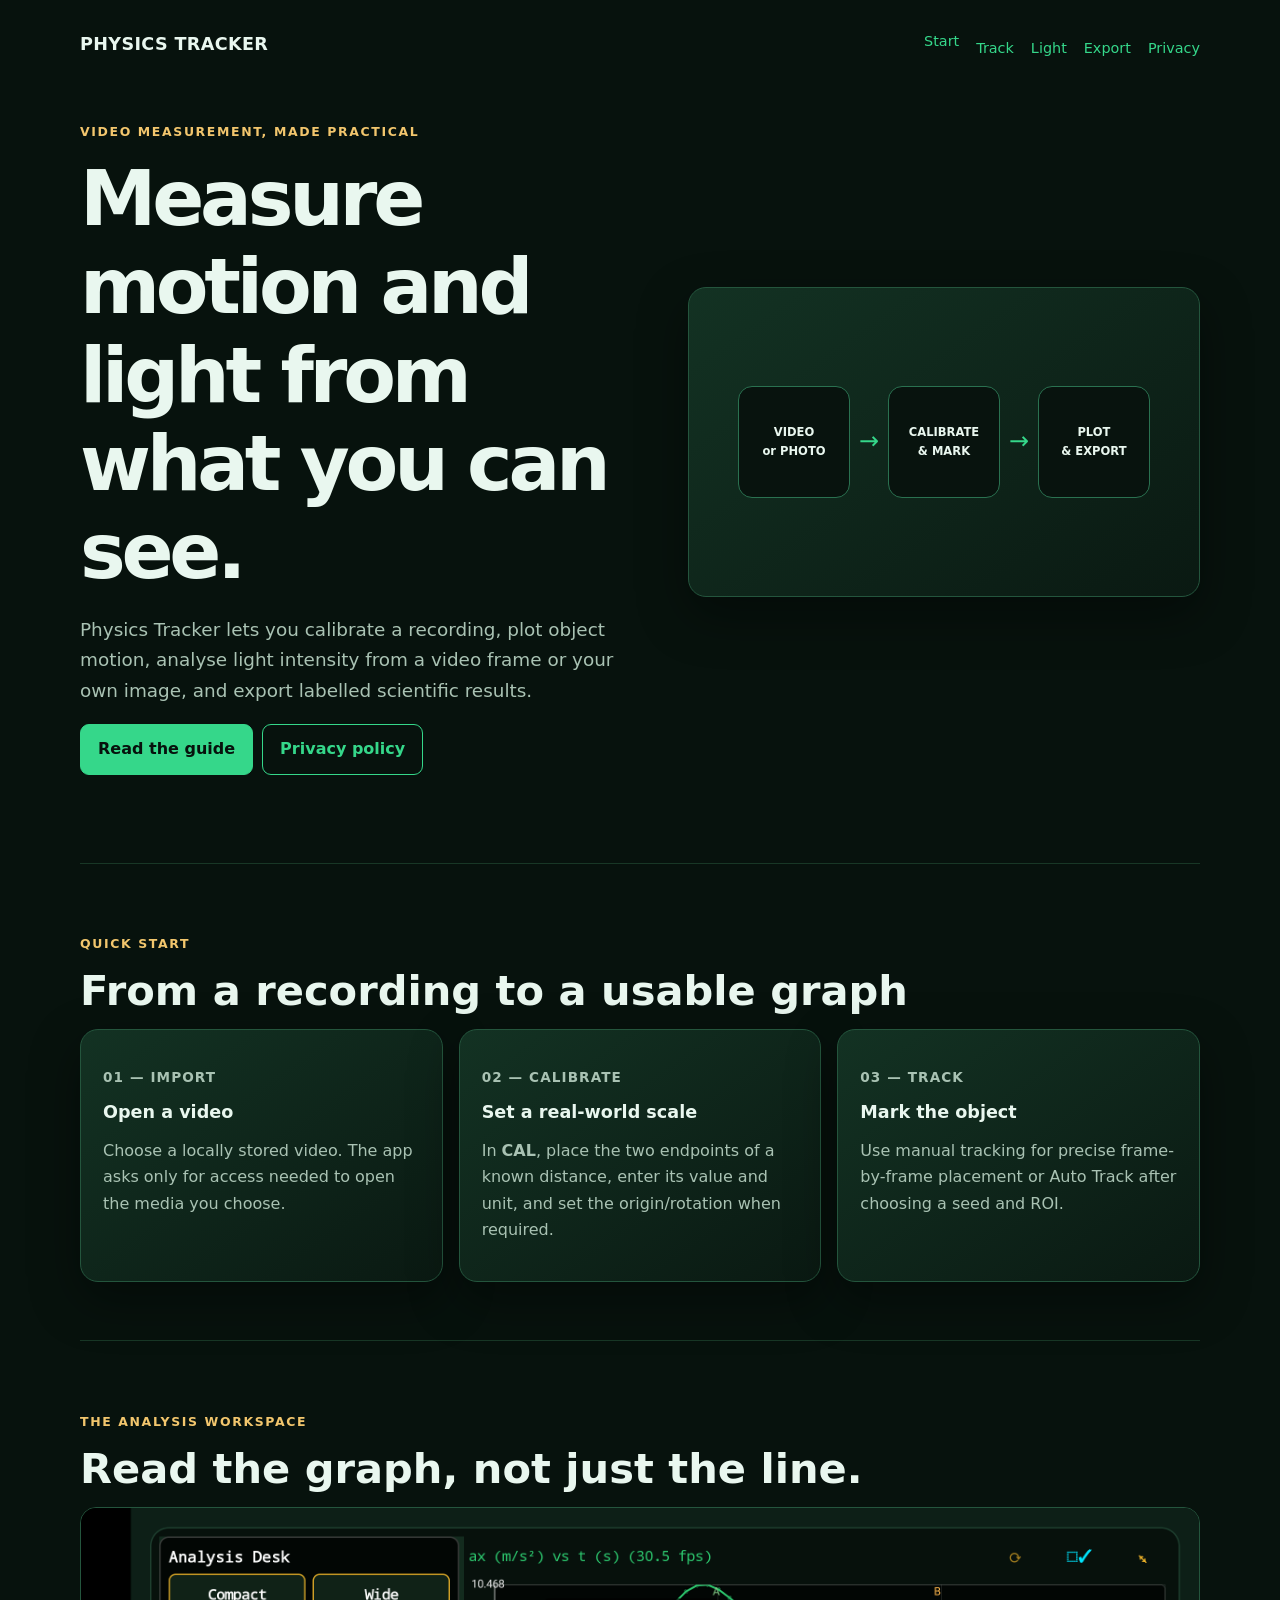
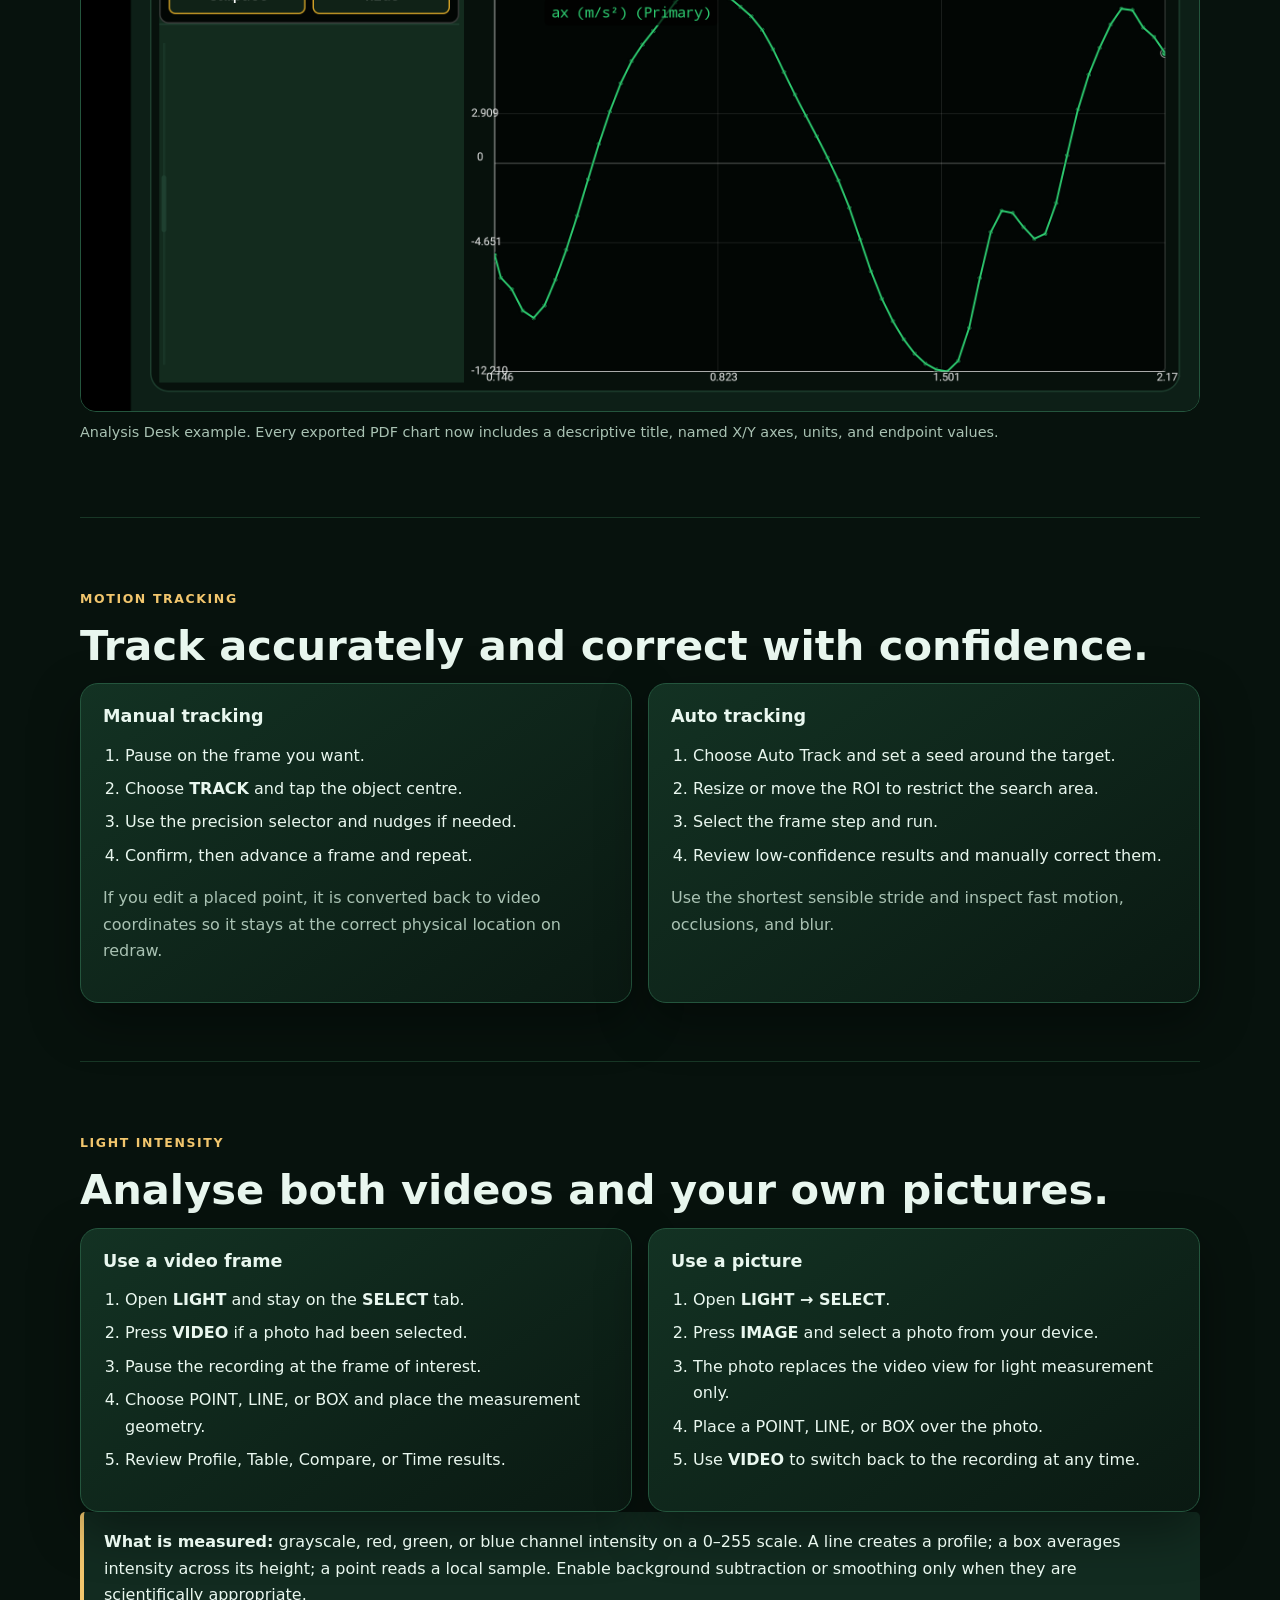
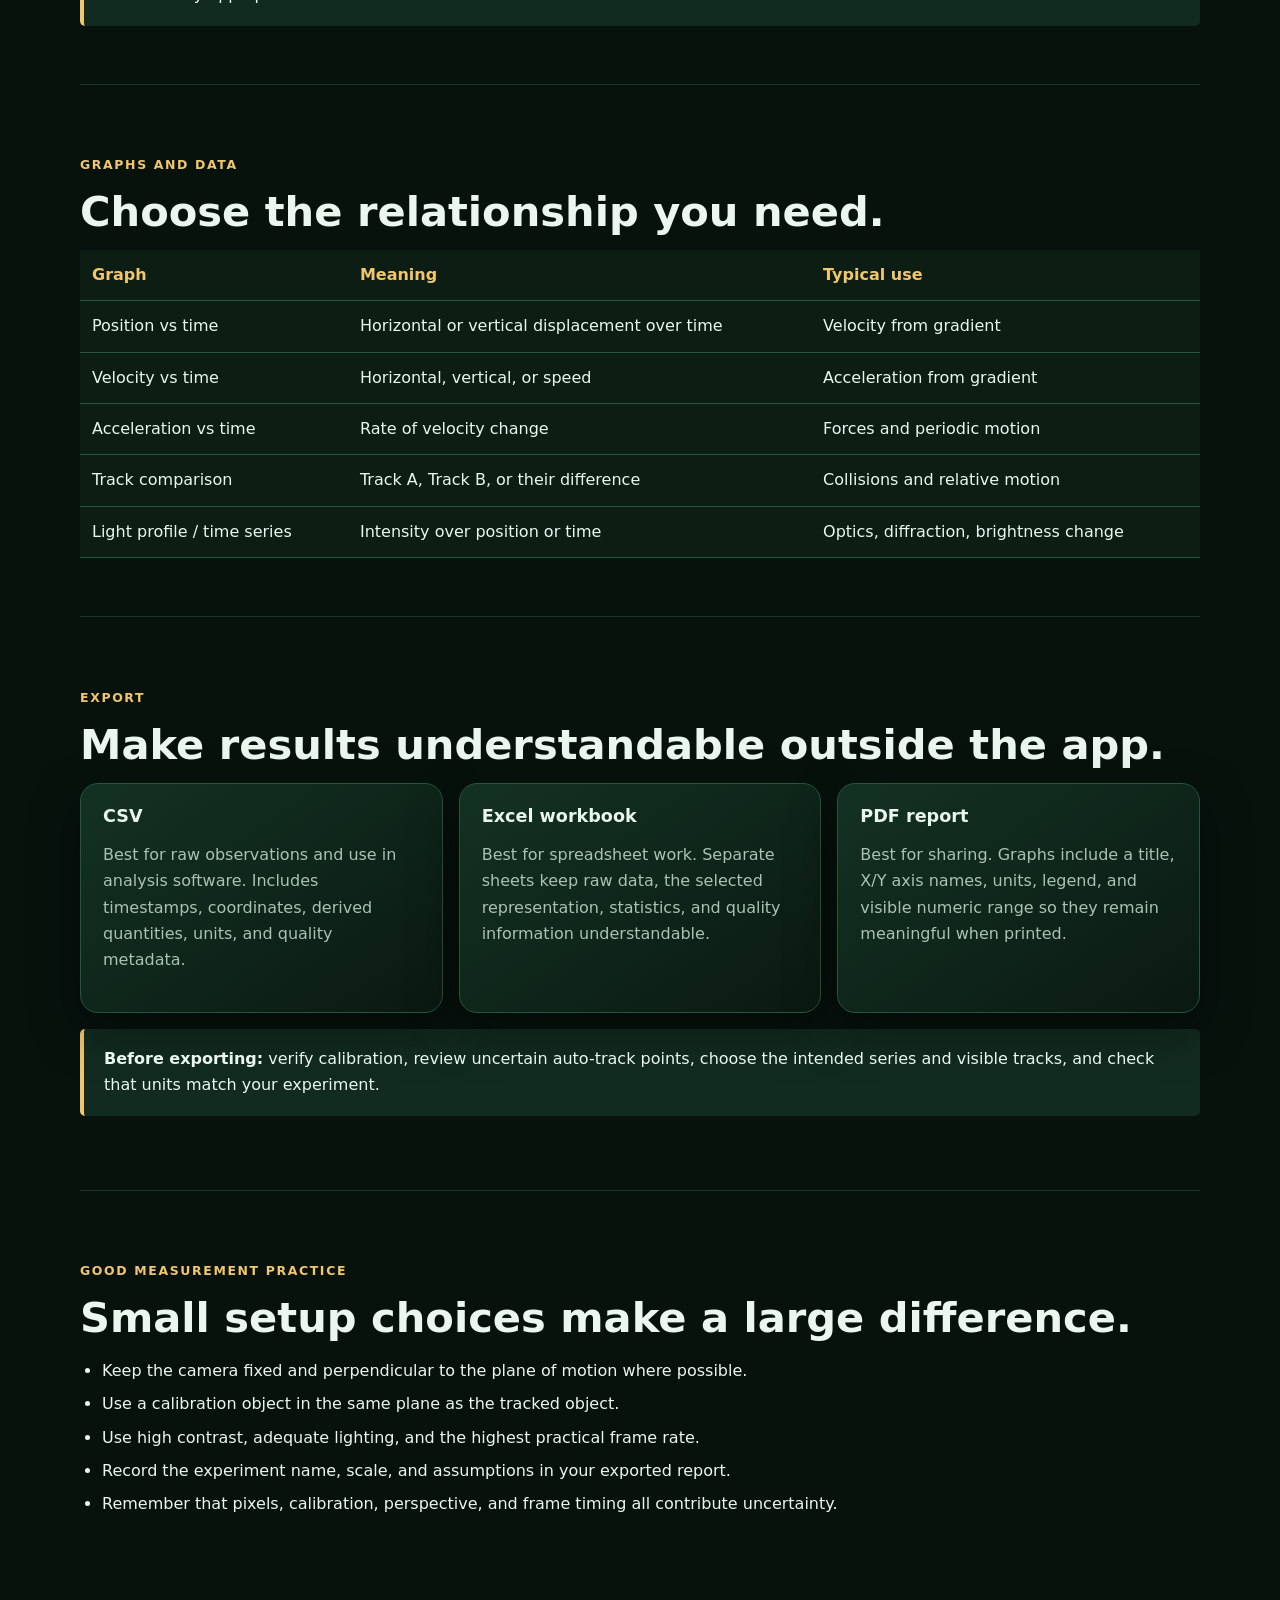
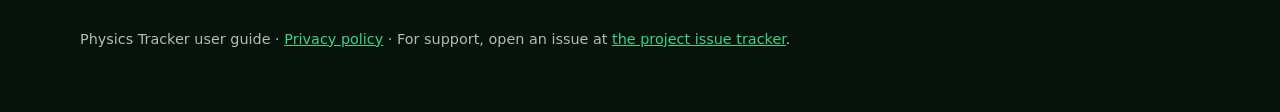
==== docs/index.html @ 06c78567 "Add labelled export charts and publishing site" ====
<!doctype html>
<html lang="en"><head><meta charset="utf-8"><meta name="viewport" content="width=device-width,initial-scale=1"><meta name="description" content="Physics Tracker turns video and photos into calibrated motion and light-intensity measurements."><title>Physics Tracker — User Guide</title><link rel="stylesheet" href="styles.css"></head>
<body><header><nav><a class="brand" href="index.html">PHYSICS TRACKER</a><ul><li><a href="#start">Start</a></li><li><a href="#track">Track</a></li><li><a href="#light">Light</a></li><li><a href="#export">Export</a></li><li><a href="privacy-policy.html">Privacy</a></li></ul></nav>
<div class="hero"><div><p class="eyebrow">Video measurement, made practical</p><h1>Measure motion and light from what you can see.</h1><p class="lede">Physics Tracker lets you calibrate a recording, plot object motion, analyse light intensity from a video frame or your own image, and export labelled scientific results.</p><a class="button" href="#start">Read the guide</a><a class="button ghost" href="privacy-policy.html">Privacy policy</a></div><div class="hero-visual"><div class="workflow"><div class="step-icon">VIDEO<br>or PHOTO</div><div class="arrow">→</div><div class="step-icon">CALIBRATE<br>&amp; MARK</div><div class="arrow">→</div><div class="step-icon">PLOT<br>&amp; EXPORT</div></div></div></div></header>
<main><section id="start"><p class="eyebrow">Quick start</p><h2>From a recording to a usable graph</h2><div class="grid"><article class="card"><p class="number">01 — IMPORT</p><h3>Open a video</h3><p>Choose a locally stored video. The app asks only for access needed to open the media you choose.</p></article><article class="card"><p class="number">02 — CALIBRATE</p><h3>Set a real-world scale</h3><p>In <strong>CAL</strong>, place the two endpoints of a known distance, enter its value and unit, and set the origin/rotation when required.</p></article><article class="card"><p class="number">03 — TRACK</p><h3>Mark the object</h3><p>Use manual tracking for precise frame-by-frame placement or Auto Track after choosing a seed and ROI.</p></article></div></section>
<section><p class="eyebrow">The analysis workspace</p><h2>Read the graph, not just the line.</h2><img class="screenshot" src="assets/analysis-desk.png" alt="Physics Tracker Analysis Desk showing acceleration against time"><p class="caption">Analysis Desk example. Every exported PDF chart now includes a descriptive title, named X/Y axes, units, and endpoint values.</p></section>
<section id="track"><p class="eyebrow">Motion tracking</p><h2>Track accurately and correct with confidence.</h2><div class="grid two"><article class="card"><h3>Manual tracking</h3><ol><li>Pause on the frame you want.</li><li>Choose <strong>TRACK</strong> and tap the object centre.</li><li>Use the precision selector and nudges if needed.</li><li>Confirm, then advance a frame and repeat.</li></ol><p class="muted">If you edit a placed point, it is converted back to video coordinates so it stays at the correct physical location on redraw.</p></article><article class="card"><h3>Auto tracking</h3><ol><li>Choose Auto Track and set a seed around the target.</li><li>Resize or move the ROI to restrict the search area.</li><li>Select the frame step and run.</li><li>Review low-confidence results and manually correct them.</li></ol><p class="muted">Use the shortest sensible stride and inspect fast motion, occlusions, and blur.</p></article></div></section>
<section id="light"><p class="eyebrow">Light intensity</p><h2>Analyse both videos and your own pictures.</h2><div class="grid two"><article class="card"><h3>Use a video frame</h3><ol><li>Open <strong>LIGHT</strong> and stay on the <strong>SELECT</strong> tab.</li><li>Press <strong>VIDEO</strong> if a photo had been selected.</li><li>Pause the recording at the frame of interest.</li><li>Choose POINT, LINE, or BOX and place the measurement geometry.</li><li>Review Profile, Table, Compare, or Time results.</li></ol></article><article class="card"><h3>Use a picture</h3><ol><li>Open <strong>LIGHT → SELECT</strong>.</li><li>Press <strong>IMAGE</strong> and select a photo from your device.</li><li>The photo replaces the video view for light measurement only.</li><li>Place a POINT, LINE, or BOX over the photo.</li><li>Use <strong>VIDEO</strong> to switch back to the recording at any time.</li></ol></article></div><div class="note"><strong>What is measured:</strong> grayscale, red, green, or blue channel intensity on a 0–255 scale. A line creates a profile; a box averages intensity across its height; a point reads a local sample. Enable background subtraction or smoothing only when they are scientifically appropriate.</div></section>
<section><p class="eyebrow">Graphs and data</p><h2>Choose the relationship you need.</h2><table><thead><tr><th>Graph</th><th>Meaning</th><th>Typical use</th></tr></thead><tbody><tr><td>Position vs time</td><td>Horizontal or vertical displacement over time</td><td>Velocity from gradient</td></tr><tr><td>Velocity vs time</td><td>Horizontal, vertical, or speed</td><td>Acceleration from gradient</td></tr><tr><td>Acceleration vs time</td><td>Rate of velocity change</td><td>Forces and periodic motion</td></tr><tr><td>Track comparison</td><td>Track A, Track B, or their difference</td><td>Collisions and relative motion</td></tr><tr><td>Light profile / time series</td><td>Intensity over position or time</td><td>Optics, diffraction, brightness change</td></tr></tbody></table></section>
<section id="export"><p class="eyebrow">Export</p><h2>Make results understandable outside the app.</h2><div class="grid"><article class="card"><h3>CSV</h3><p>Best for raw observations and use in analysis software. Includes timestamps, coordinates, derived quantities, units, and quality metadata.</p></article><article class="card"><h3>Excel workbook</h3><p>Best for spreadsheet work. Separate sheets keep raw data, the selected representation, statistics, and quality information understandable.</p></article><article class="card"><h3>PDF report</h3><p>Best for sharing. Graphs include a title, X/Y axis names, units, legend, and visible numeric range so they remain meaningful when printed.</p></article></div><p class="note"><strong>Before exporting:</strong> verify calibration, review uncertain auto-track points, choose the intended series and visible tracks, and check that units match your experiment.</p></section>
<section><p class="eyebrow">Good measurement practice</p><h2>Small setup choices make a large difference.</h2><ul><li>Keep the camera fixed and perpendicular to the plane of motion where possible.</li><li>Use a calibration object in the same plane as the tracked object.</li><li>Use high contrast, adequate lighting, and the highest practical frame rate.</li><li>Record the experiment name, scale, and assumptions in your exported report.</li><li>Remember that pixels, calibration, perspective, and frame timing all contribute uncertainty.</li></ul></section></main>
<footer>Physics Tracker user guide · <a href="privacy-policy.html">Privacy policy</a> · For support, open an issue at <a href="https://github.com/ishwrknt/physics_tracker_standalone/issues">the project issue tracker</a>.</footer></body></html>
---- docs/styles.css ----
:root { --ink:#e9f7ef; --muted:#a9c2b3; --bg:#07120d; --surface:#10231a; --line:#24553d; --teal:#35d78a; --gold:#f2c66d; --cyan:#58d5f7; }
* { box-sizing:border-box; }
html { scroll-behavior:smooth; }
body { margin:0; color:var(--ink); background:var(--bg); font:16px/1.65 Inter, ui-sans-serif, system-ui, sans-serif; }
a { color:var(--teal); } a:hover { color:#8ef0bb; }
header, main, footer { width:min(1120px, calc(100% - 40px)); margin:auto; }
header { padding:28px 0 54px; }
nav { display:flex; justify-content:space-between; gap:18px; align-items:center; flex-wrap:wrap; }
.brand { color:var(--ink); font-size:1.1rem; font-weight:800; text-decoration:none; letter-spacing:.02em; }
nav ul { margin:0; padding:0; display:flex; gap:17px; list-style:none; }
nav a { text-decoration:none; font-size:.9rem; }
.hero { display:grid; grid-template-columns:1.05fr .95fr; gap:42px; align-items:center; padding:48px 0 34px; }
.eyebrow { color:var(--gold); text-transform:uppercase; font-size:.78rem; font-weight:800; letter-spacing:.13em; }
h1,h2,h3 { line-height:1.15; margin:0 0 14px; } h1 { font-size:clamp(2.5rem,6vw,5rem); letter-spacing:-.055em; } h2 { font-size:clamp(1.65rem,3.3vw,2.6rem); } h3 { font-size:1.1rem; }
.lede { color:var(--muted); font-size:1.15rem; max-width:61ch; }
.button { display:inline-block; padding:11px 17px; border:1px solid var(--teal); border-radius:9px; color:#07120d; background:var(--teal); font-weight:800; text-decoration:none; }
.button.ghost { color:var(--teal); background:transparent; margin-left:9px; }
.hero-visual,.card { background:linear-gradient(145deg,#133223,#0a1912); border:1px solid var(--line); border-radius:18px; box-shadow:0 18px 50px #0006; }
.hero-visual { padding:22px; min-height:310px; display:grid; place-items:center; }
.workflow { width:100%; display:flex; align-items:center; justify-content:center; gap:9px; color:var(--gold); }
.step-icon { width:24%; min-width:62px; aspect-ratio:1; padding:10px; display:grid; place-items:center; text-align:center; color:var(--ink); background:#08130e; border:1px solid #2a7150; border-radius:14px; font-size:.72rem; font-weight:700; }
.arrow { color:var(--teal); font-size:1.5rem; }
section { padding:58px 0; border-top:1px solid #183726; }
.grid { display:grid; grid-template-columns:repeat(3,1fr); gap:16px; } .two { grid-template-columns:repeat(2,1fr); }
.card { padding:22px; } .card p,.muted { color:var(--muted); }
.number { color:var(--gold); font-weight:800; font-size:.85rem; letter-spacing:.08em; }
.screenshot { width:100%; border:1px solid var(--line); border-radius:16px; background:#021009; display:block; }
.caption { color:var(--muted); font-size:.9rem; margin-top:9px; }
.note { padding:17px 20px; background:#122b20; border-left:4px solid var(--gold); border-radius:5px; }
ol,ul { padding-left:22px; } li+li { margin-top:7px; }
table { width:100%; border-collapse:collapse; background:#0c1d14; } th,td { padding:12px; text-align:left; border-bottom:1px solid var(--line); vertical-align:top; } th { color:var(--gold); }
footer { color:var(--muted); padding:36px 0 60px; font-size:.9rem; }
.legal { max-width:850px; } .legal h2 { margin-top:40px; font-size:1.6rem; } .legal h3 { margin-top:24px; }
@media (max-width:760px) { .hero,.grid,.two { grid-template-columns:1fr; } header,main,footer { width:min(100% - 28px,1120px); } .hero { padding-top:24px; } nav ul { gap:10px; } .hero-visual { min-height:220px; } }
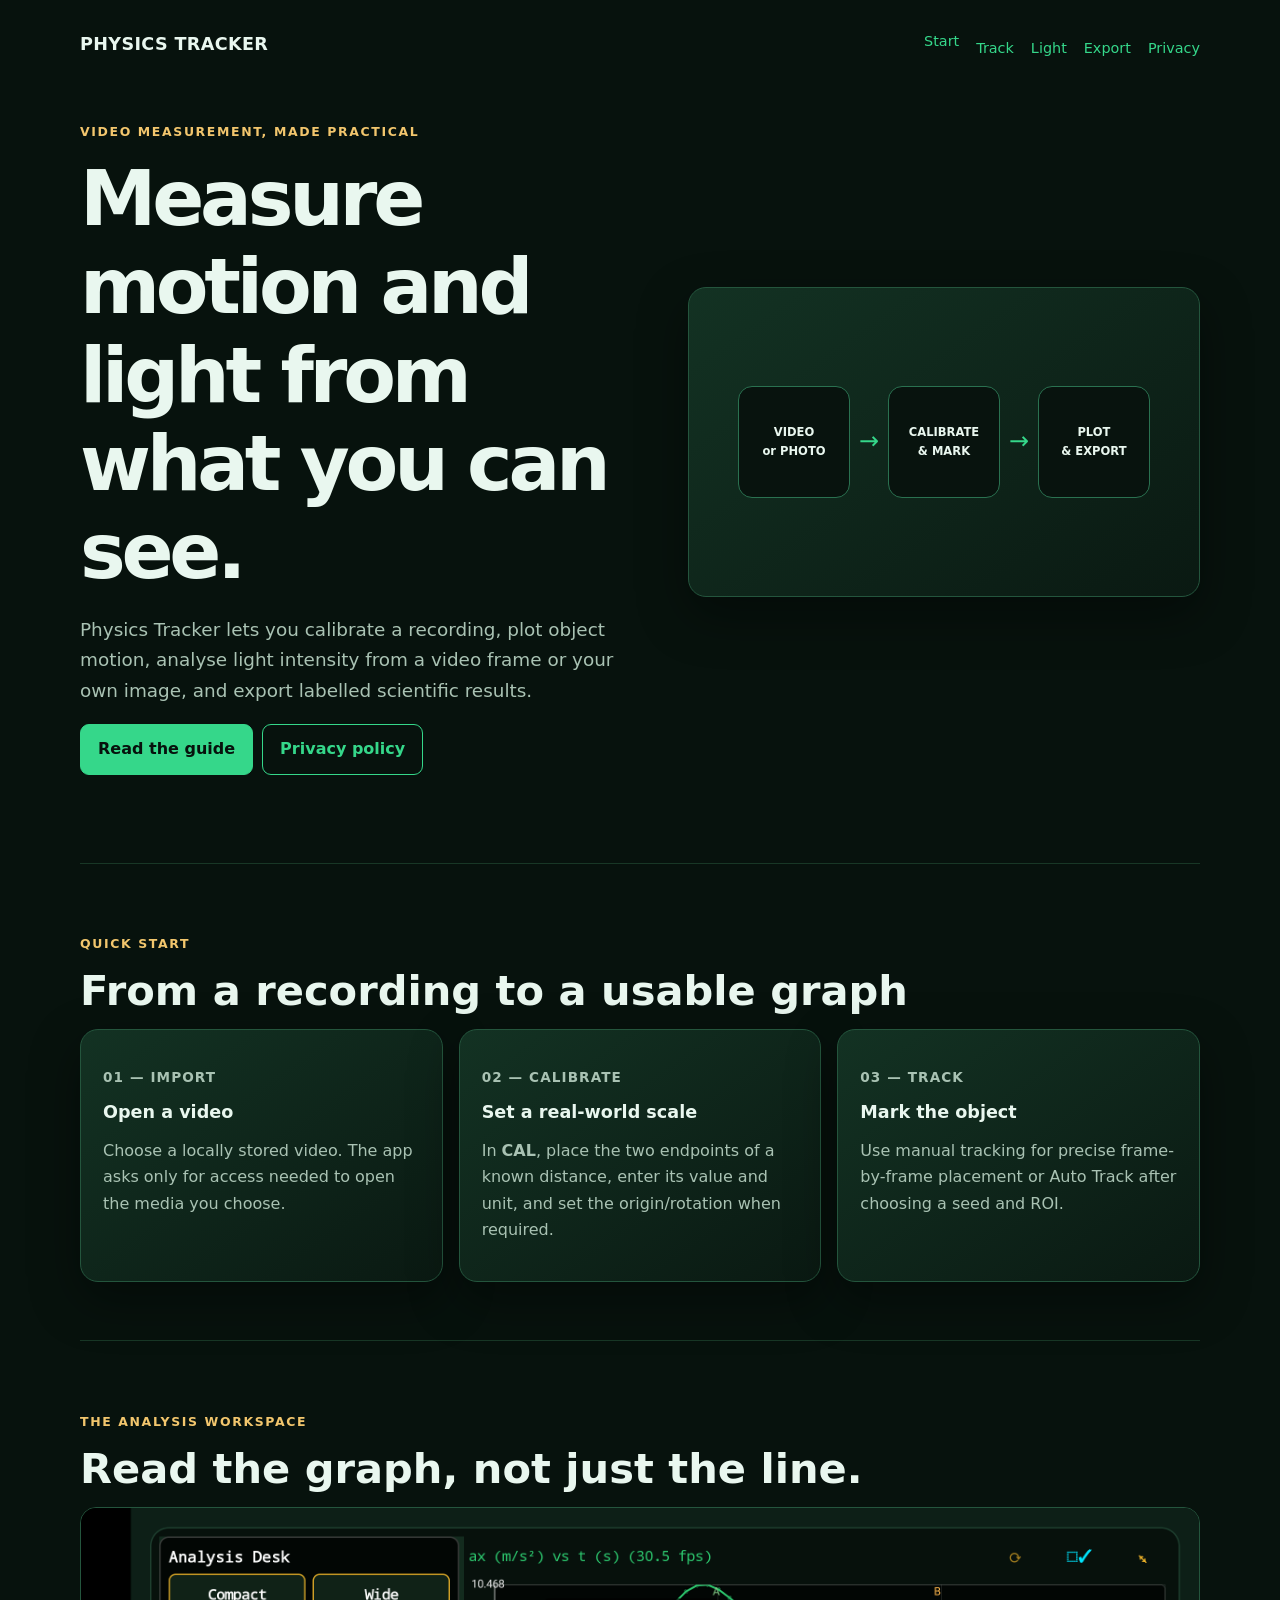
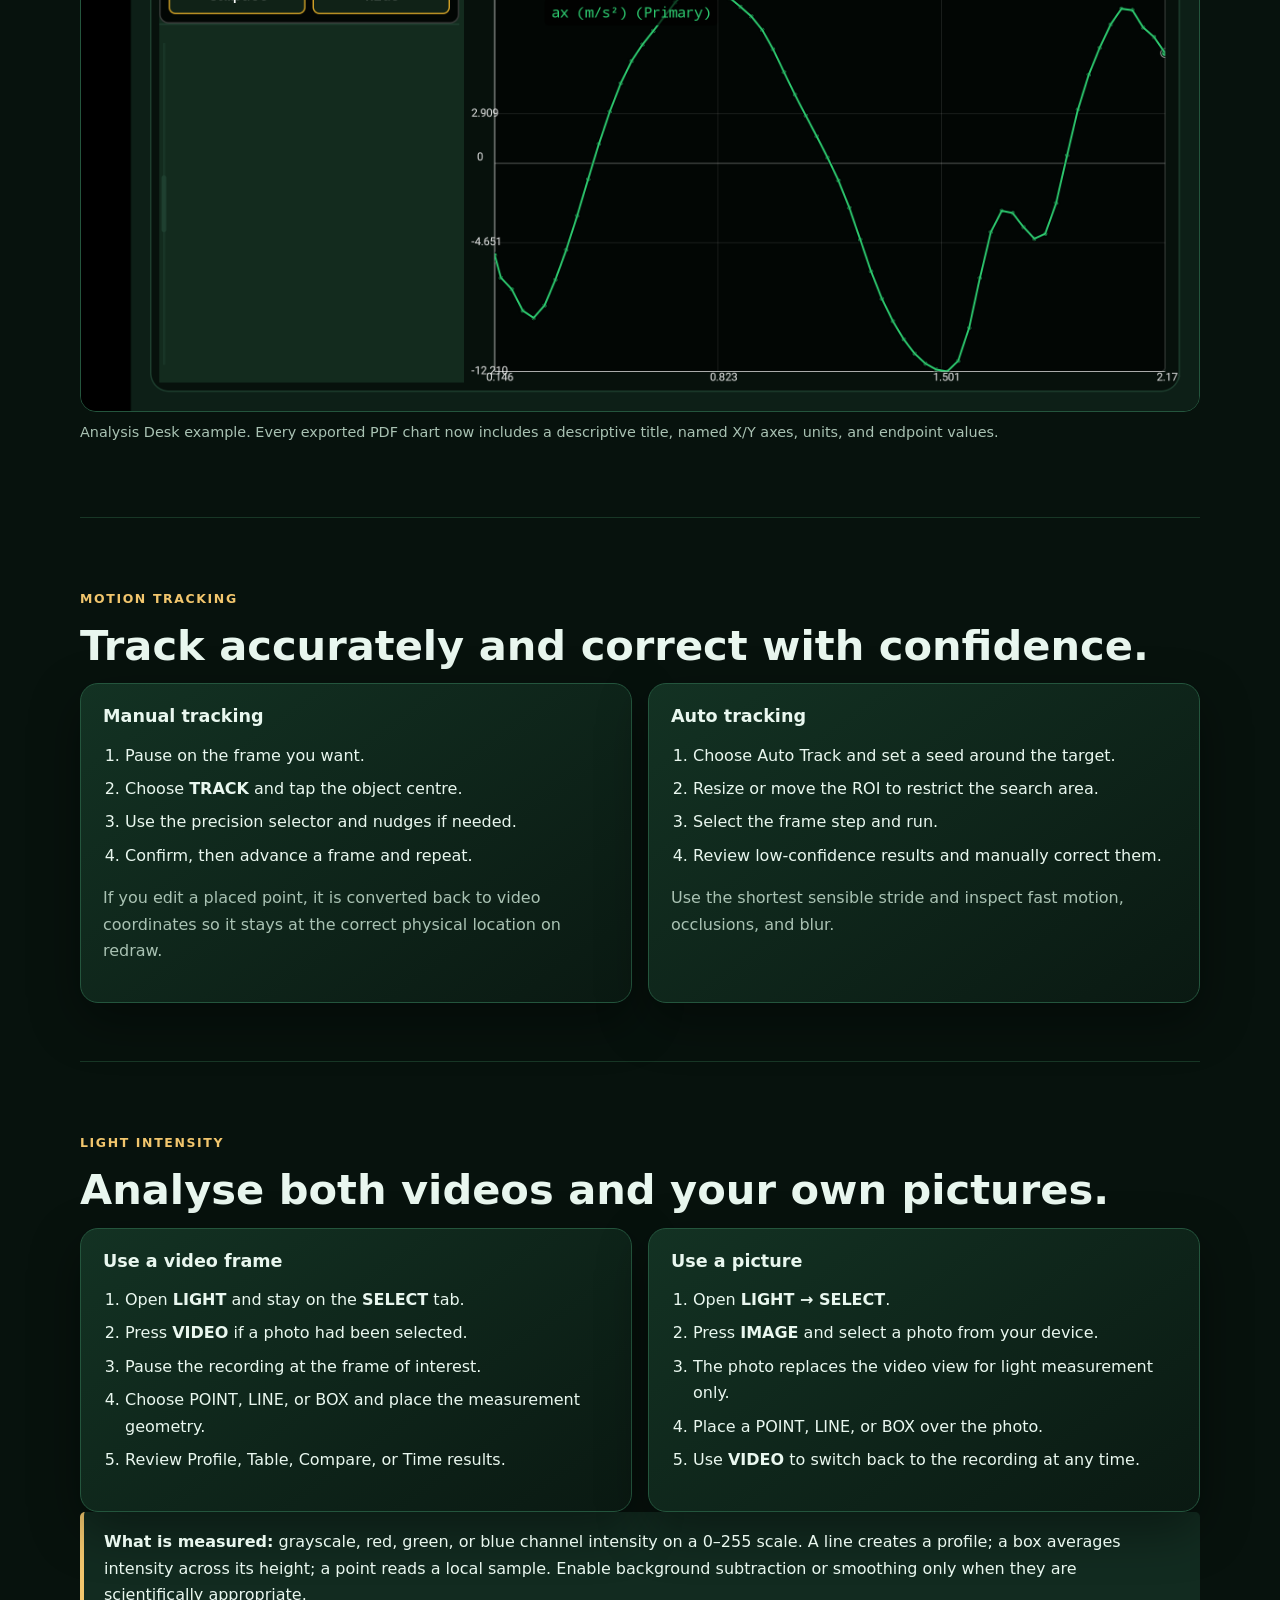
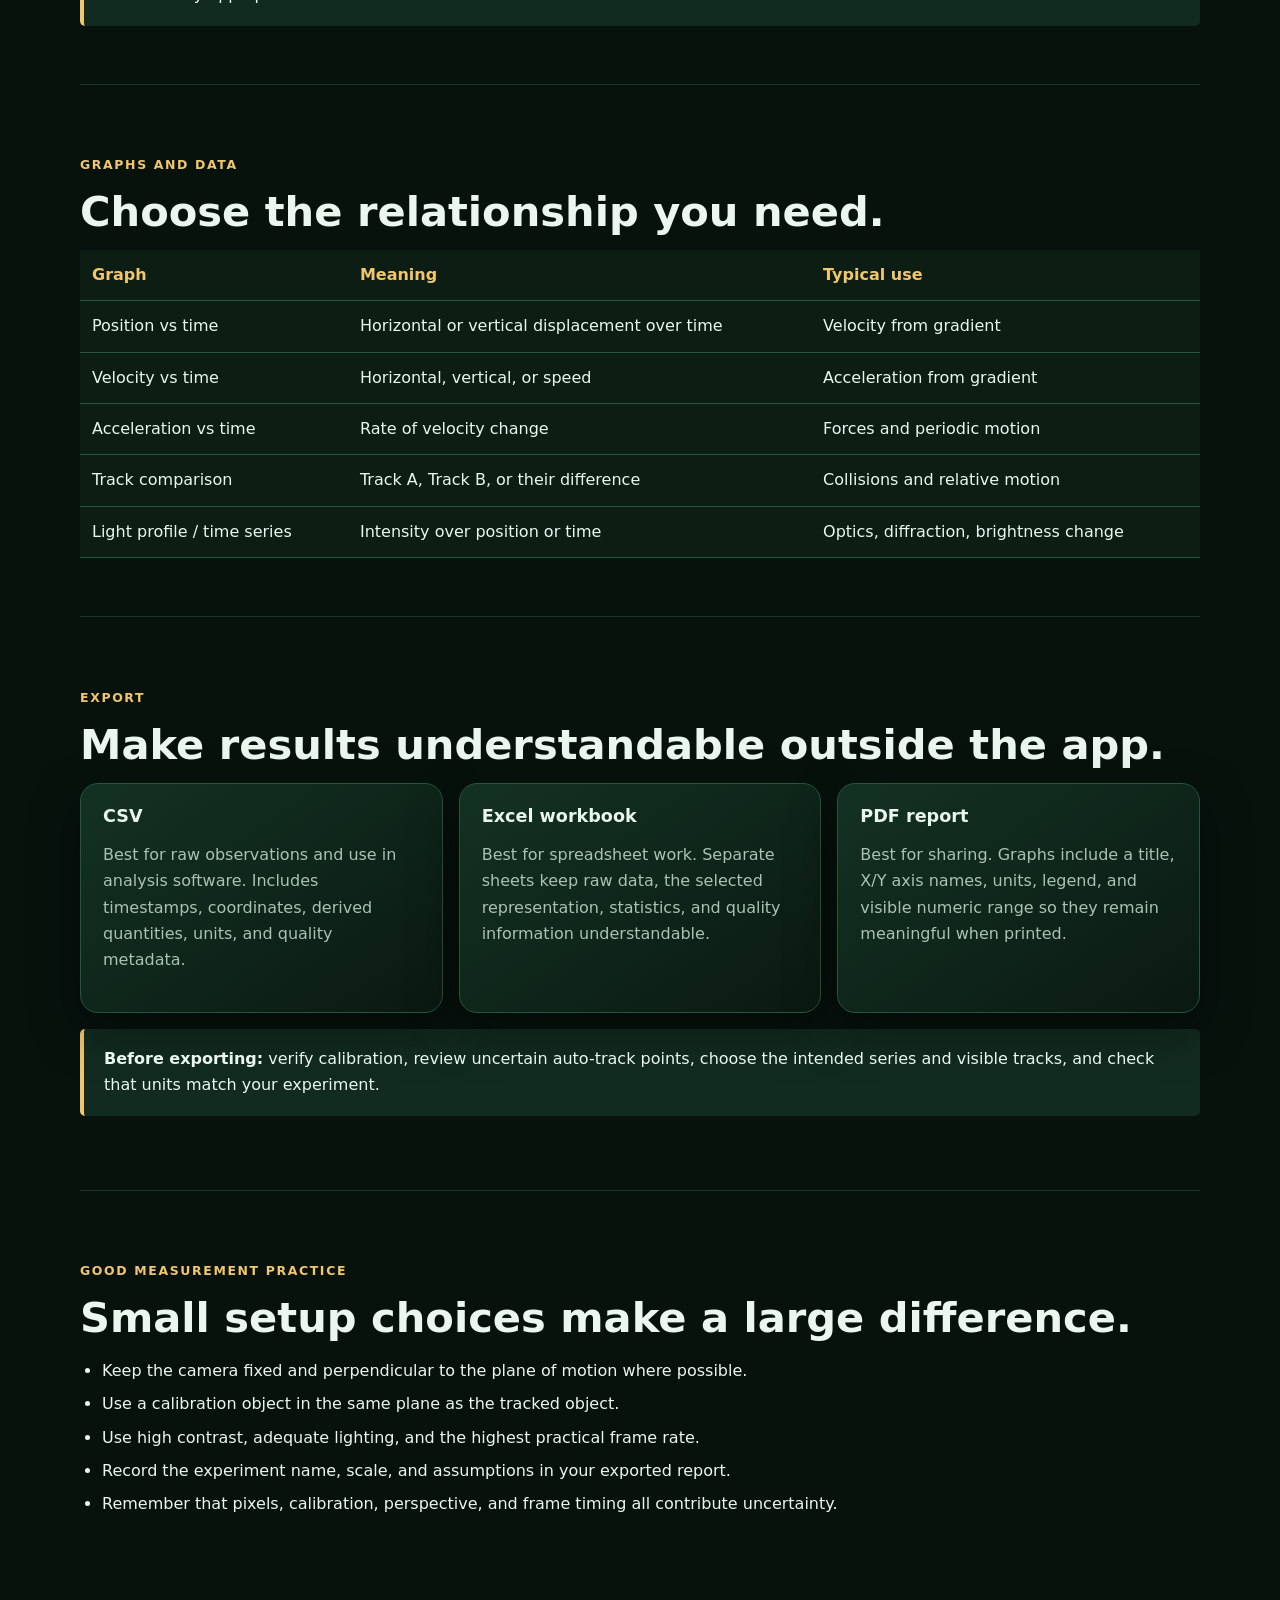
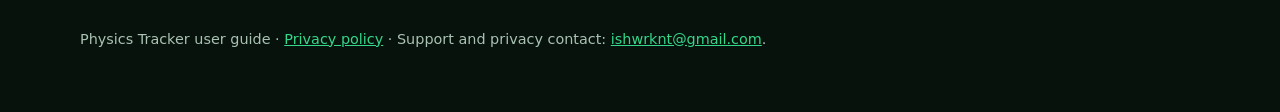
==== commit 000eb156: "Add Play Store release pack and support contact" ====
--- a/docs/index.html
+++ b/docs/index.html
@@ -9,4 +9,4 @@
 <section><p class="eyebrow">Graphs and data</p><h2>Choose the relationship you need.</h2><table><thead><tr><th>Graph</th><th>Meaning</th><th>Typical use</th></tr></thead><tbody><tr><td>Position vs time</td><td>Horizontal or vertical displacement over time</td><td>Velocity from gradient</td></tr><tr><td>Velocity vs time</td><td>Horizontal, vertical, or speed</td><td>Acceleration from gradient</td></tr><tr><td>Acceleration vs time</td><td>Rate of velocity change</td><td>Forces and periodic motion</td></tr><tr><td>Track comparison</td><td>Track A, Track B, or their difference</td><td>Collisions and relative motion</td></tr><tr><td>Light profile / time series</td><td>Intensity over position or time</td><td>Optics, diffraction, brightness change</td></tr></tbody></table></section>
 <section id="export"><p class="eyebrow">Export</p><h2>Make results understandable outside the app.</h2><div class="grid"><article class="card"><h3>CSV</h3><p>Best for raw observations and use in analysis software. Includes timestamps, coordinates, derived quantities, units, and quality metadata.</p></article><article class="card"><h3>Excel workbook</h3><p>Best for spreadsheet work. Separate sheets keep raw data, the selected representation, statistics, and quality information understandable.</p></article><article class="card"><h3>PDF report</h3><p>Best for sharing. Graphs include a title, X/Y axis names, units, legend, and visible numeric range so they remain meaningful when printed.</p></article></div><p class="note"><strong>Before exporting:</strong> verify calibration, review uncertain auto-track points, choose the intended series and visible tracks, and check that units match your experiment.</p></section>
 <section><p class="eyebrow">Good measurement practice</p><h2>Small setup choices make a large difference.</h2><ul><li>Keep the camera fixed and perpendicular to the plane of motion where possible.</li><li>Use a calibration object in the same plane as the tracked object.</li><li>Use high contrast, adequate lighting, and the highest practical frame rate.</li><li>Record the experiment name, scale, and assumptions in your exported report.</li><li>Remember that pixels, calibration, perspective, and frame timing all contribute uncertainty.</li></ul></section></main>
-<footer>Physics Tracker user guide · <a href="privacy-policy.html">Privacy policy</a> · For support, open an issue at <a href="https://github.com/ishwrknt/physics_tracker_standalone/issues">the project issue tracker</a>.</footer></body></html>
+<footer>Physics Tracker user guide · <a href="privacy-policy.html">Privacy policy</a> · Support and privacy contact: <a href="mailto:ishwrknt@gmail.com">ishwrknt@gmail.com</a>.</footer></body></html>
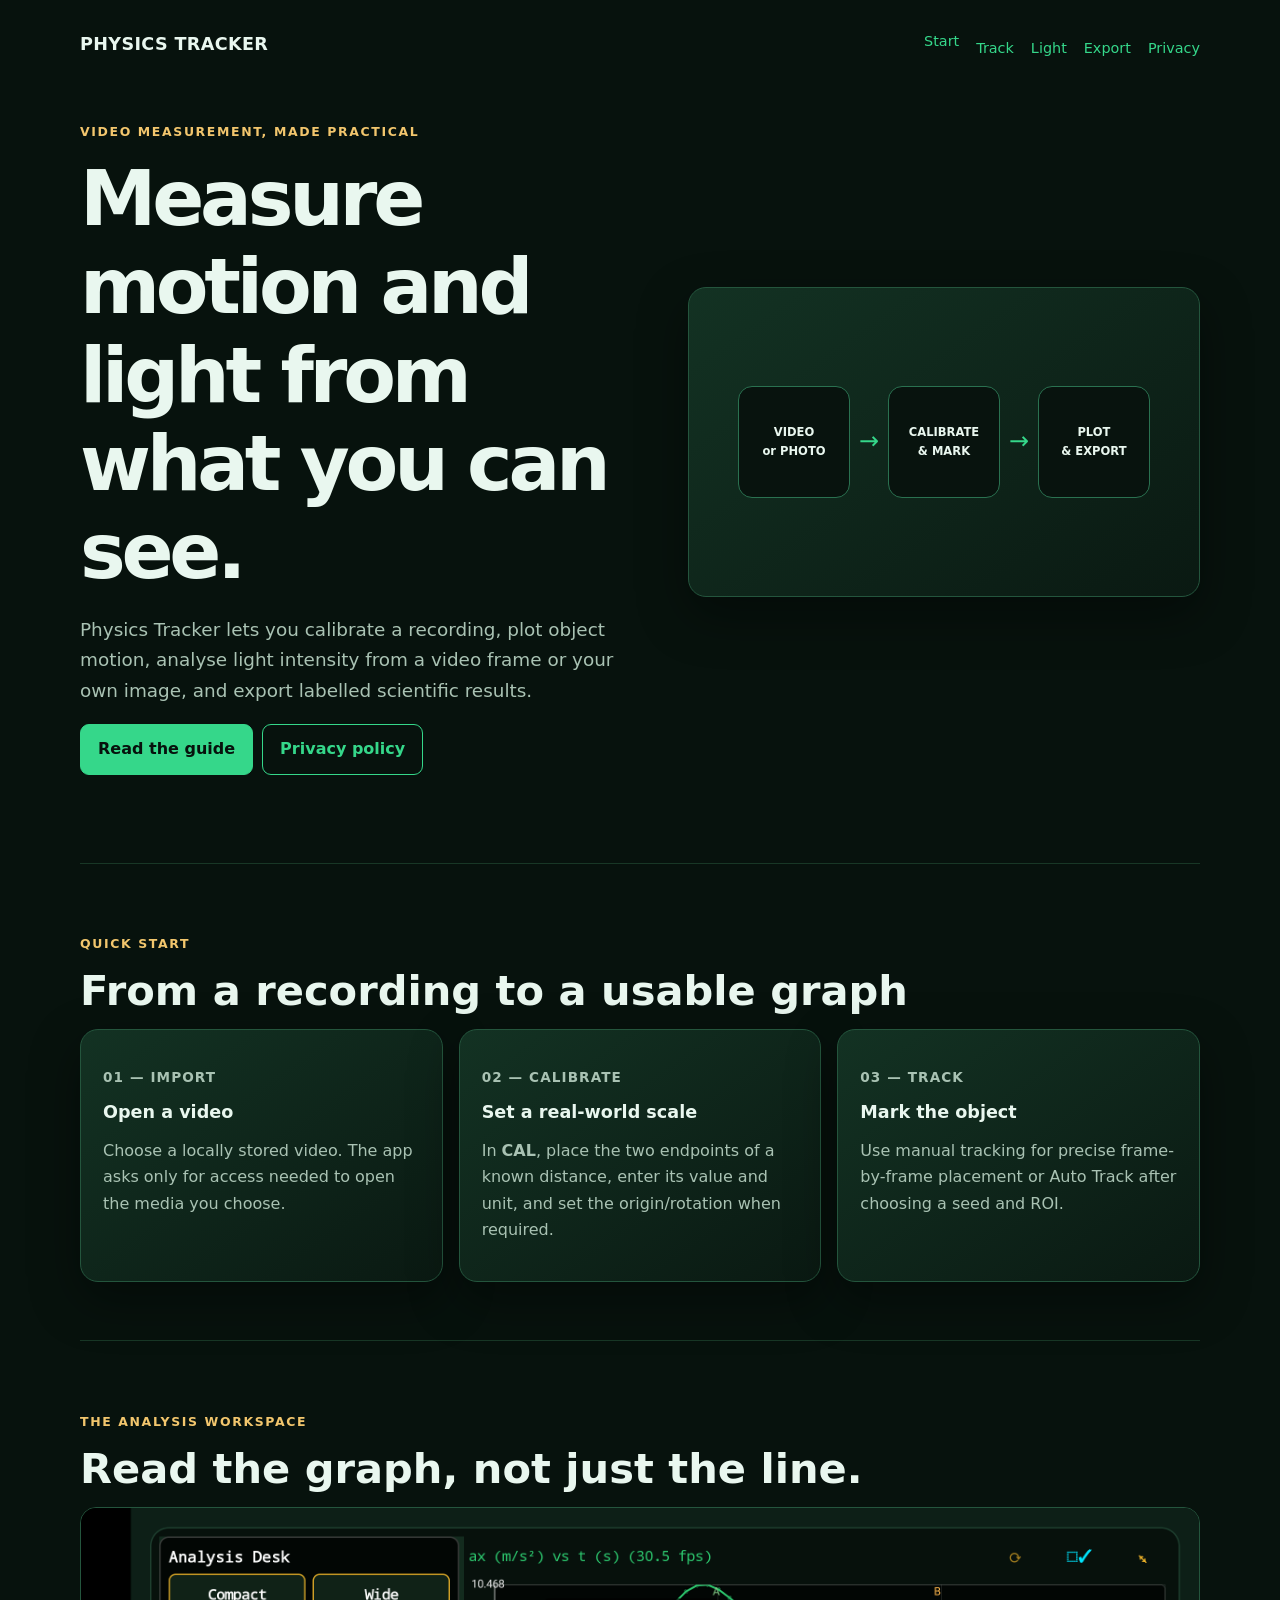
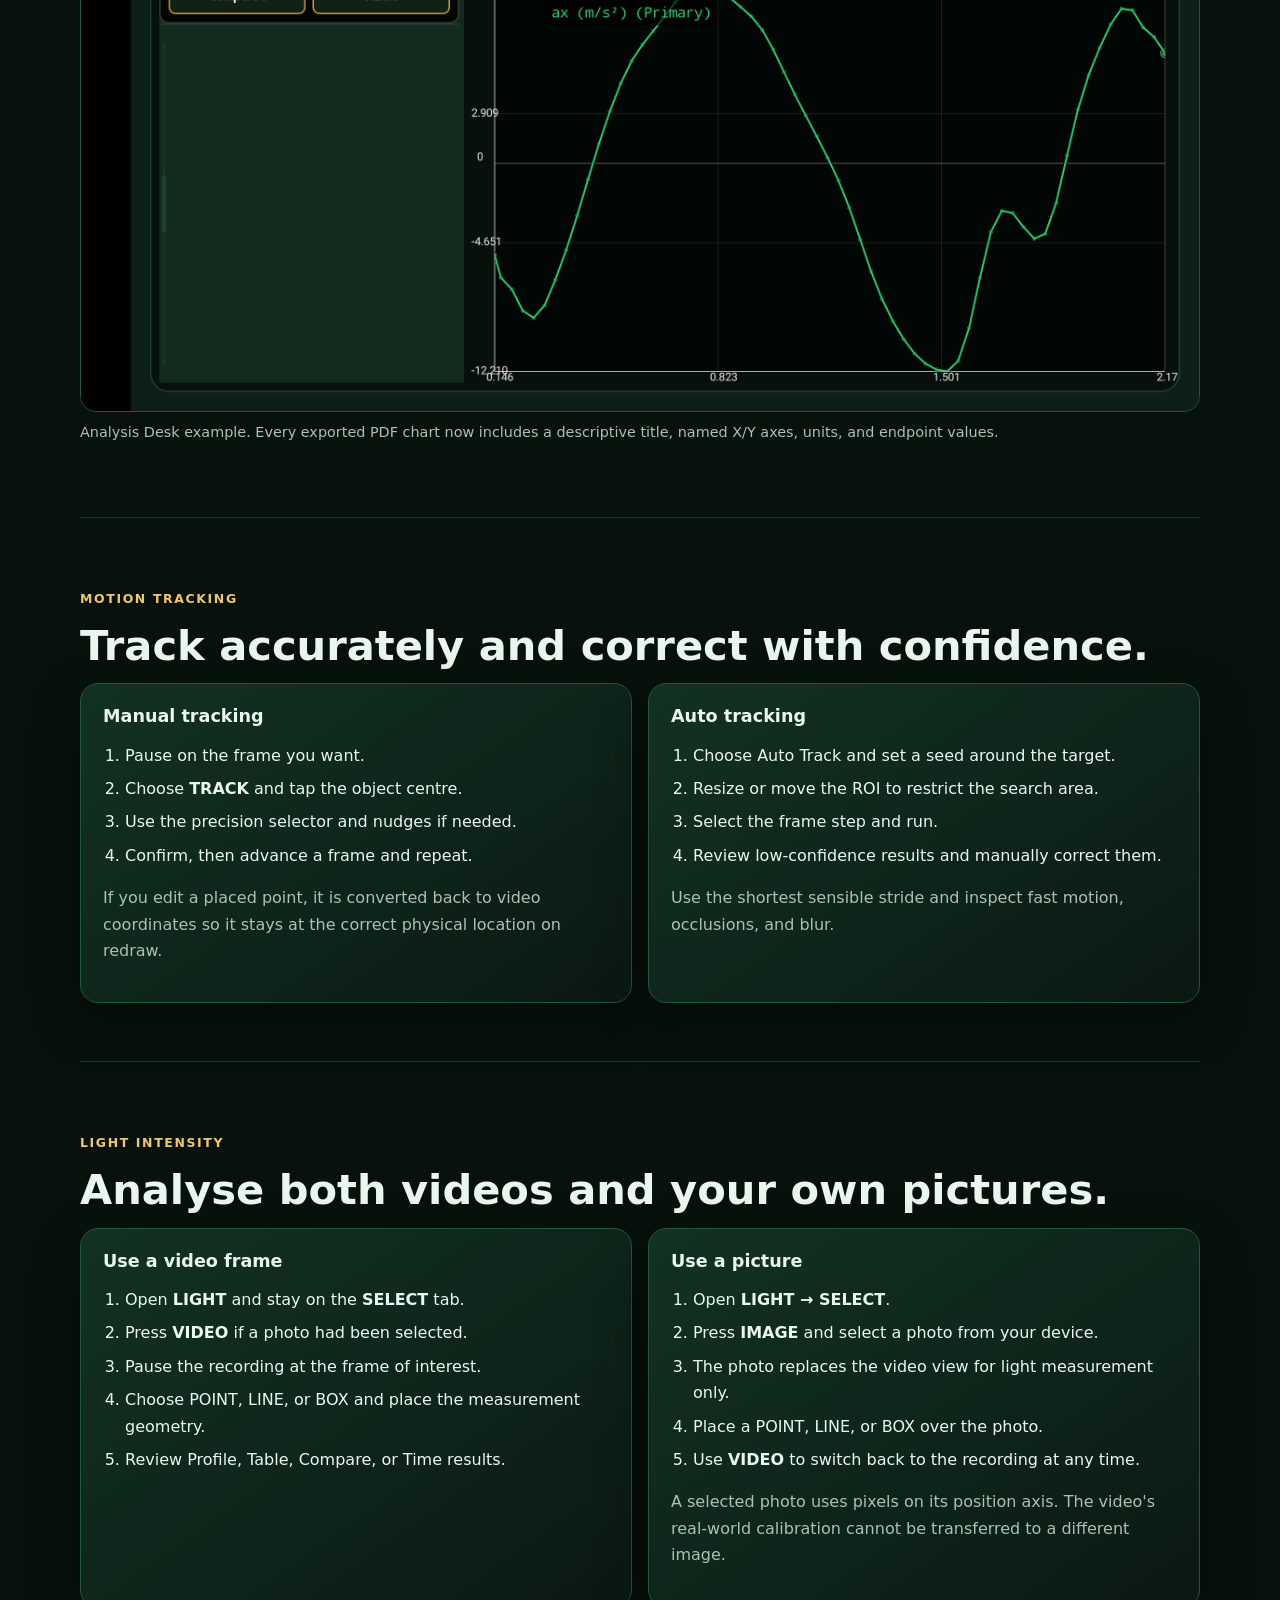
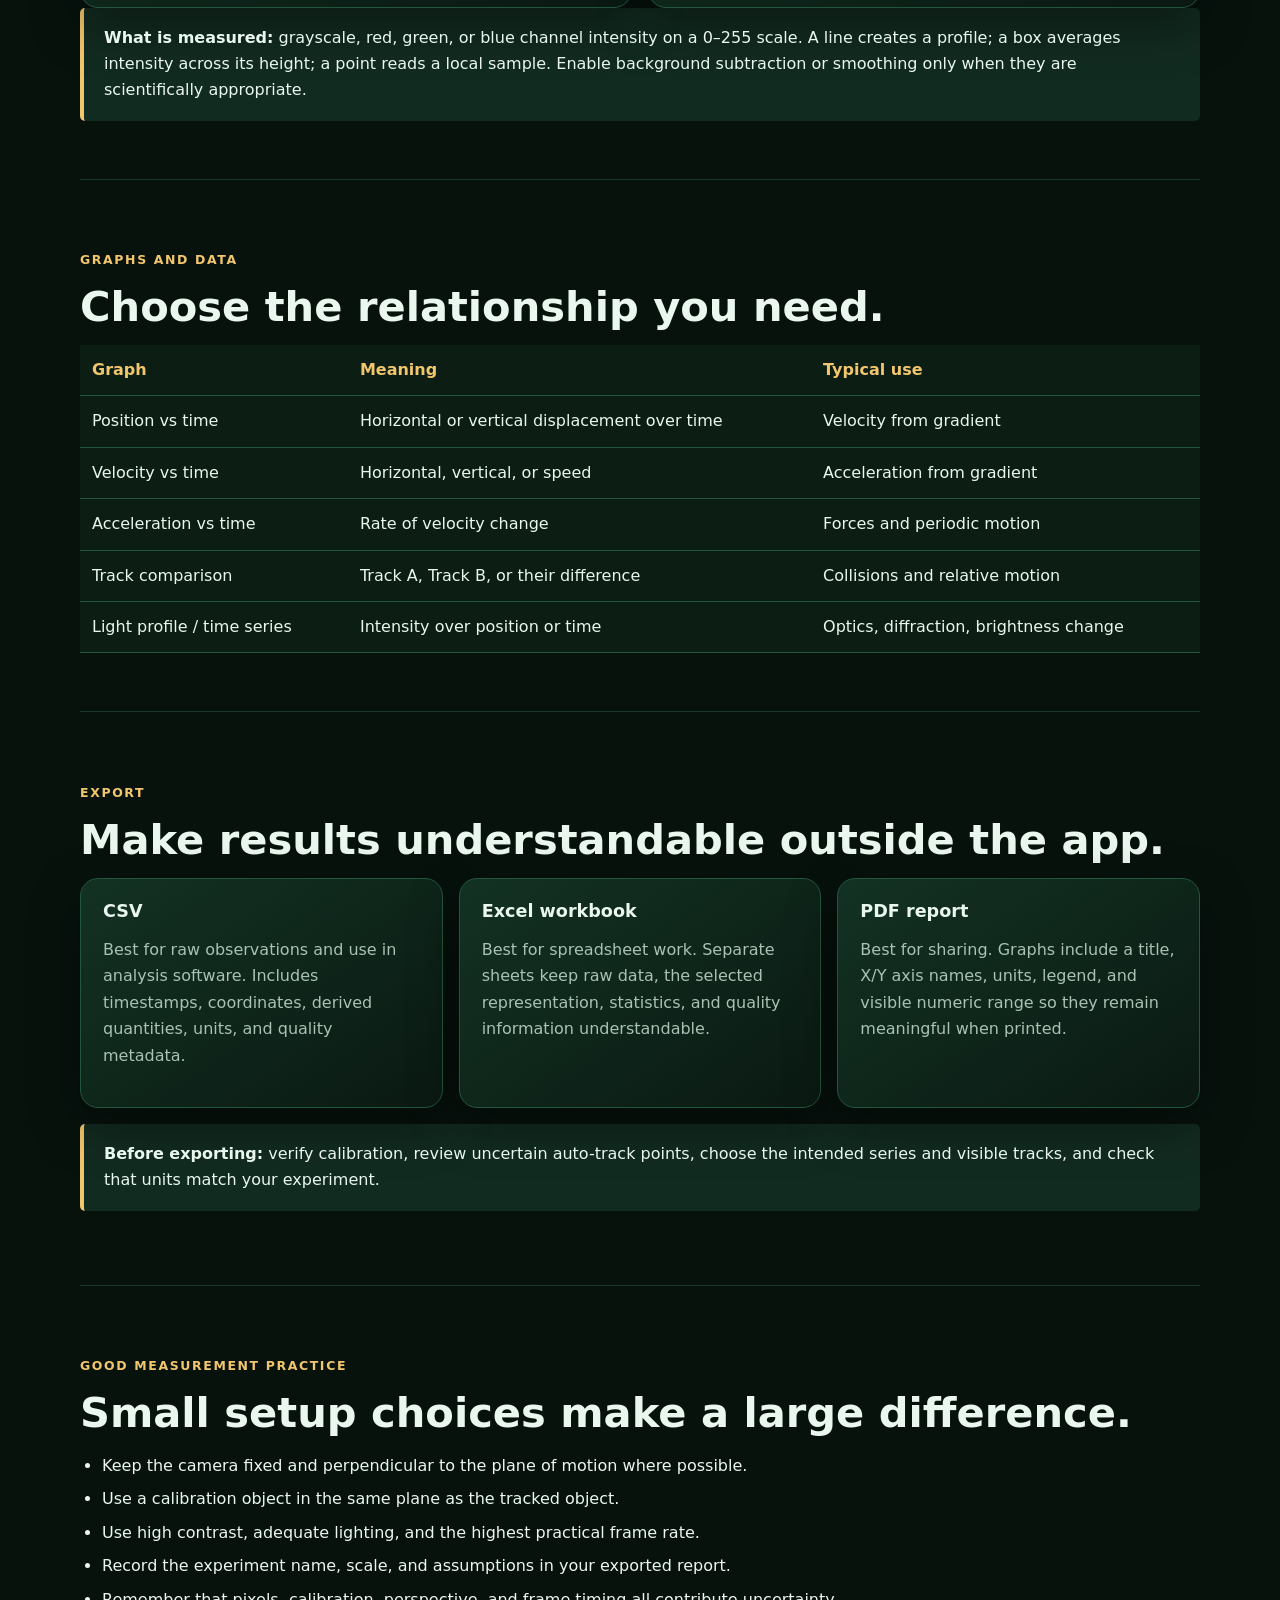
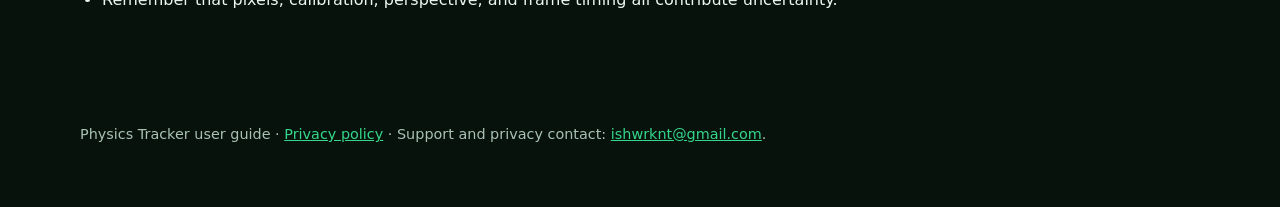
==== commit 47bc3eea: "Fix and publish-ready light intensity analysis" ====
--- a/docs/index.html
+++ b/docs/index.html
@@ -5,7 +5,7 @@
 <main><section id="start"><p class="eyebrow">Quick start</p><h2>From a recording to a usable graph</h2><div class="grid"><article class="card"><p class="number">01 — IMPORT</p><h3>Open a video</h3><p>Choose a locally stored video. The app asks only for access needed to open the media you choose.</p></article><article class="card"><p class="number">02 — CALIBRATE</p><h3>Set a real-world scale</h3><p>In <strong>CAL</strong>, place the two endpoints of a known distance, enter its value and unit, and set the origin/rotation when required.</p></article><article class="card"><p class="number">03 — TRACK</p><h3>Mark the object</h3><p>Use manual tracking for precise frame-by-frame placement or Auto Track after choosing a seed and ROI.</p></article></div></section>
 <section><p class="eyebrow">The analysis workspace</p><h2>Read the graph, not just the line.</h2><img class="screenshot" src="assets/analysis-desk.png" alt="Physics Tracker Analysis Desk showing acceleration against time"><p class="caption">Analysis Desk example. Every exported PDF chart now includes a descriptive title, named X/Y axes, units, and endpoint values.</p></section>
 <section id="track"><p class="eyebrow">Motion tracking</p><h2>Track accurately and correct with confidence.</h2><div class="grid two"><article class="card"><h3>Manual tracking</h3><ol><li>Pause on the frame you want.</li><li>Choose <strong>TRACK</strong> and tap the object centre.</li><li>Use the precision selector and nudges if needed.</li><li>Confirm, then advance a frame and repeat.</li></ol><p class="muted">If you edit a placed point, it is converted back to video coordinates so it stays at the correct physical location on redraw.</p></article><article class="card"><h3>Auto tracking</h3><ol><li>Choose Auto Track and set a seed around the target.</li><li>Resize or move the ROI to restrict the search area.</li><li>Select the frame step and run.</li><li>Review low-confidence results and manually correct them.</li></ol><p class="muted">Use the shortest sensible stride and inspect fast motion, occlusions, and blur.</p></article></div></section>
-<section id="light"><p class="eyebrow">Light intensity</p><h2>Analyse both videos and your own pictures.</h2><div class="grid two"><article class="card"><h3>Use a video frame</h3><ol><li>Open <strong>LIGHT</strong> and stay on the <strong>SELECT</strong> tab.</li><li>Press <strong>VIDEO</strong> if a photo had been selected.</li><li>Pause the recording at the frame of interest.</li><li>Choose POINT, LINE, or BOX and place the measurement geometry.</li><li>Review Profile, Table, Compare, or Time results.</li></ol></article><article class="card"><h3>Use a picture</h3><ol><li>Open <strong>LIGHT → SELECT</strong>.</li><li>Press <strong>IMAGE</strong> and select a photo from your device.</li><li>The photo replaces the video view for light measurement only.</li><li>Place a POINT, LINE, or BOX over the photo.</li><li>Use <strong>VIDEO</strong> to switch back to the recording at any time.</li></ol></article></div><div class="note"><strong>What is measured:</strong> grayscale, red, green, or blue channel intensity on a 0–255 scale. A line creates a profile; a box averages intensity across its height; a point reads a local sample. Enable background subtraction or smoothing only when they are scientifically appropriate.</div></section>
+<section id="light"><p class="eyebrow">Light intensity</p><h2>Analyse both videos and your own pictures.</h2><div class="grid two"><article class="card"><h3>Use a video frame</h3><ol><li>Open <strong>LIGHT</strong> and stay on the <strong>SELECT</strong> tab.</li><li>Press <strong>VIDEO</strong> if a photo had been selected.</li><li>Pause the recording at the frame of interest.</li><li>Choose POINT, LINE, or BOX and place the measurement geometry.</li><li>Review Profile, Table, Compare, or Time results.</li></ol></article><article class="card"><h3>Use a picture</h3><ol><li>Open <strong>LIGHT → SELECT</strong>.</li><li>Press <strong>IMAGE</strong> and select a photo from your device.</li><li>The photo replaces the video view for light measurement only.</li><li>Place a POINT, LINE, or BOX over the photo.</li><li>Use <strong>VIDEO</strong> to switch back to the recording at any time.</li></ol><p class="muted">A selected photo uses pixels on its position axis. The video's real-world calibration cannot be transferred to a different image.</p></article></div><div class="note"><strong>What is measured:</strong> grayscale, red, green, or blue channel intensity on a 0–255 scale. A line creates a profile; a box averages intensity across its height; a point reads a local sample. Enable background subtraction or smoothing only when they are scientifically appropriate.</div></section>
 <section><p class="eyebrow">Graphs and data</p><h2>Choose the relationship you need.</h2><table><thead><tr><th>Graph</th><th>Meaning</th><th>Typical use</th></tr></thead><tbody><tr><td>Position vs time</td><td>Horizontal or vertical displacement over time</td><td>Velocity from gradient</td></tr><tr><td>Velocity vs time</td><td>Horizontal, vertical, or speed</td><td>Acceleration from gradient</td></tr><tr><td>Acceleration vs time</td><td>Rate of velocity change</td><td>Forces and periodic motion</td></tr><tr><td>Track comparison</td><td>Track A, Track B, or their difference</td><td>Collisions and relative motion</td></tr><tr><td>Light profile / time series</td><td>Intensity over position or time</td><td>Optics, diffraction, brightness change</td></tr></tbody></table></section>
 <section id="export"><p class="eyebrow">Export</p><h2>Make results understandable outside the app.</h2><div class="grid"><article class="card"><h3>CSV</h3><p>Best for raw observations and use in analysis software. Includes timestamps, coordinates, derived quantities, units, and quality metadata.</p></article><article class="card"><h3>Excel workbook</h3><p>Best for spreadsheet work. Separate sheets keep raw data, the selected representation, statistics, and quality information understandable.</p></article><article class="card"><h3>PDF report</h3><p>Best for sharing. Graphs include a title, X/Y axis names, units, legend, and visible numeric range so they remain meaningful when printed.</p></article></div><p class="note"><strong>Before exporting:</strong> verify calibration, review uncertain auto-track points, choose the intended series and visible tracks, and check that units match your experiment.</p></section>
 <section><p class="eyebrow">Good measurement practice</p><h2>Small setup choices make a large difference.</h2><ul><li>Keep the camera fixed and perpendicular to the plane of motion where possible.</li><li>Use a calibration object in the same plane as the tracked object.</li><li>Use high contrast, adequate lighting, and the highest practical frame rate.</li><li>Record the experiment name, scale, and assumptions in your exported report.</li><li>Remember that pixels, calibration, perspective, and frame timing all contribute uncertainty.</li></ul></section></main>
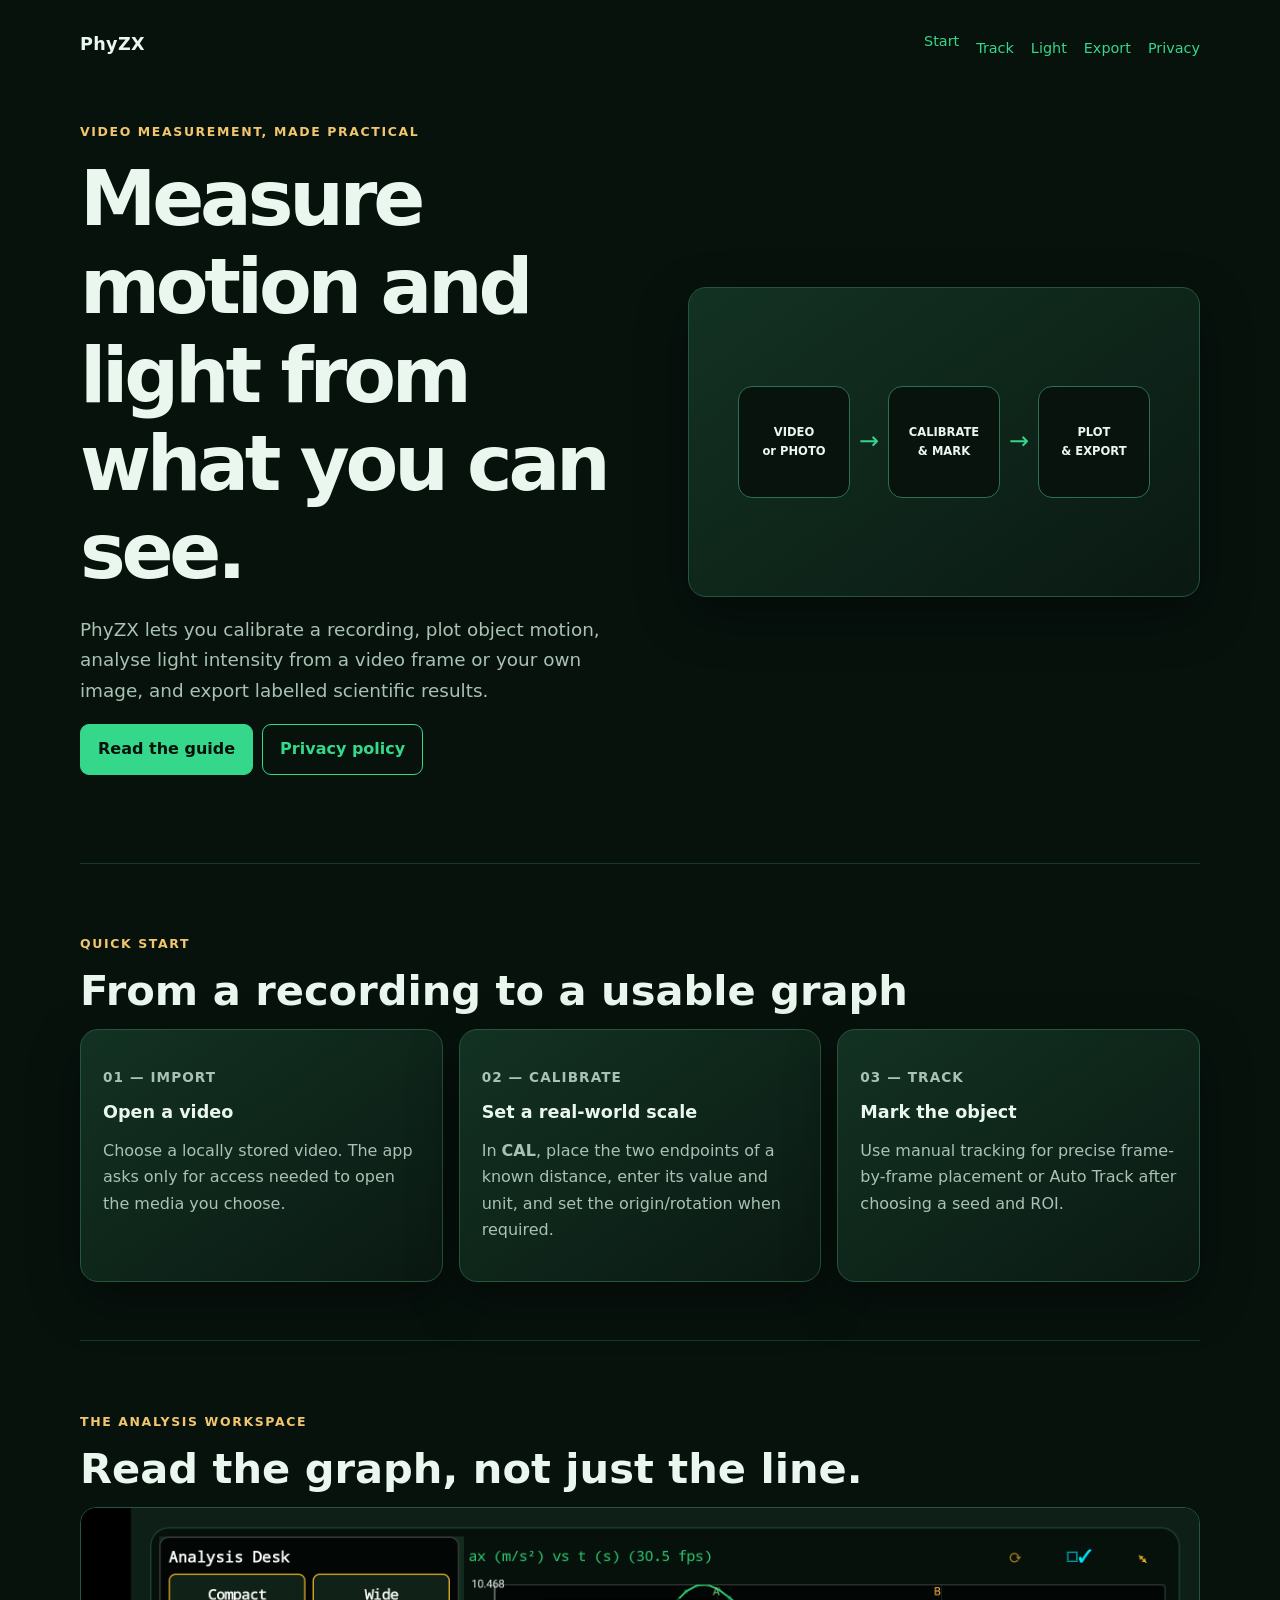
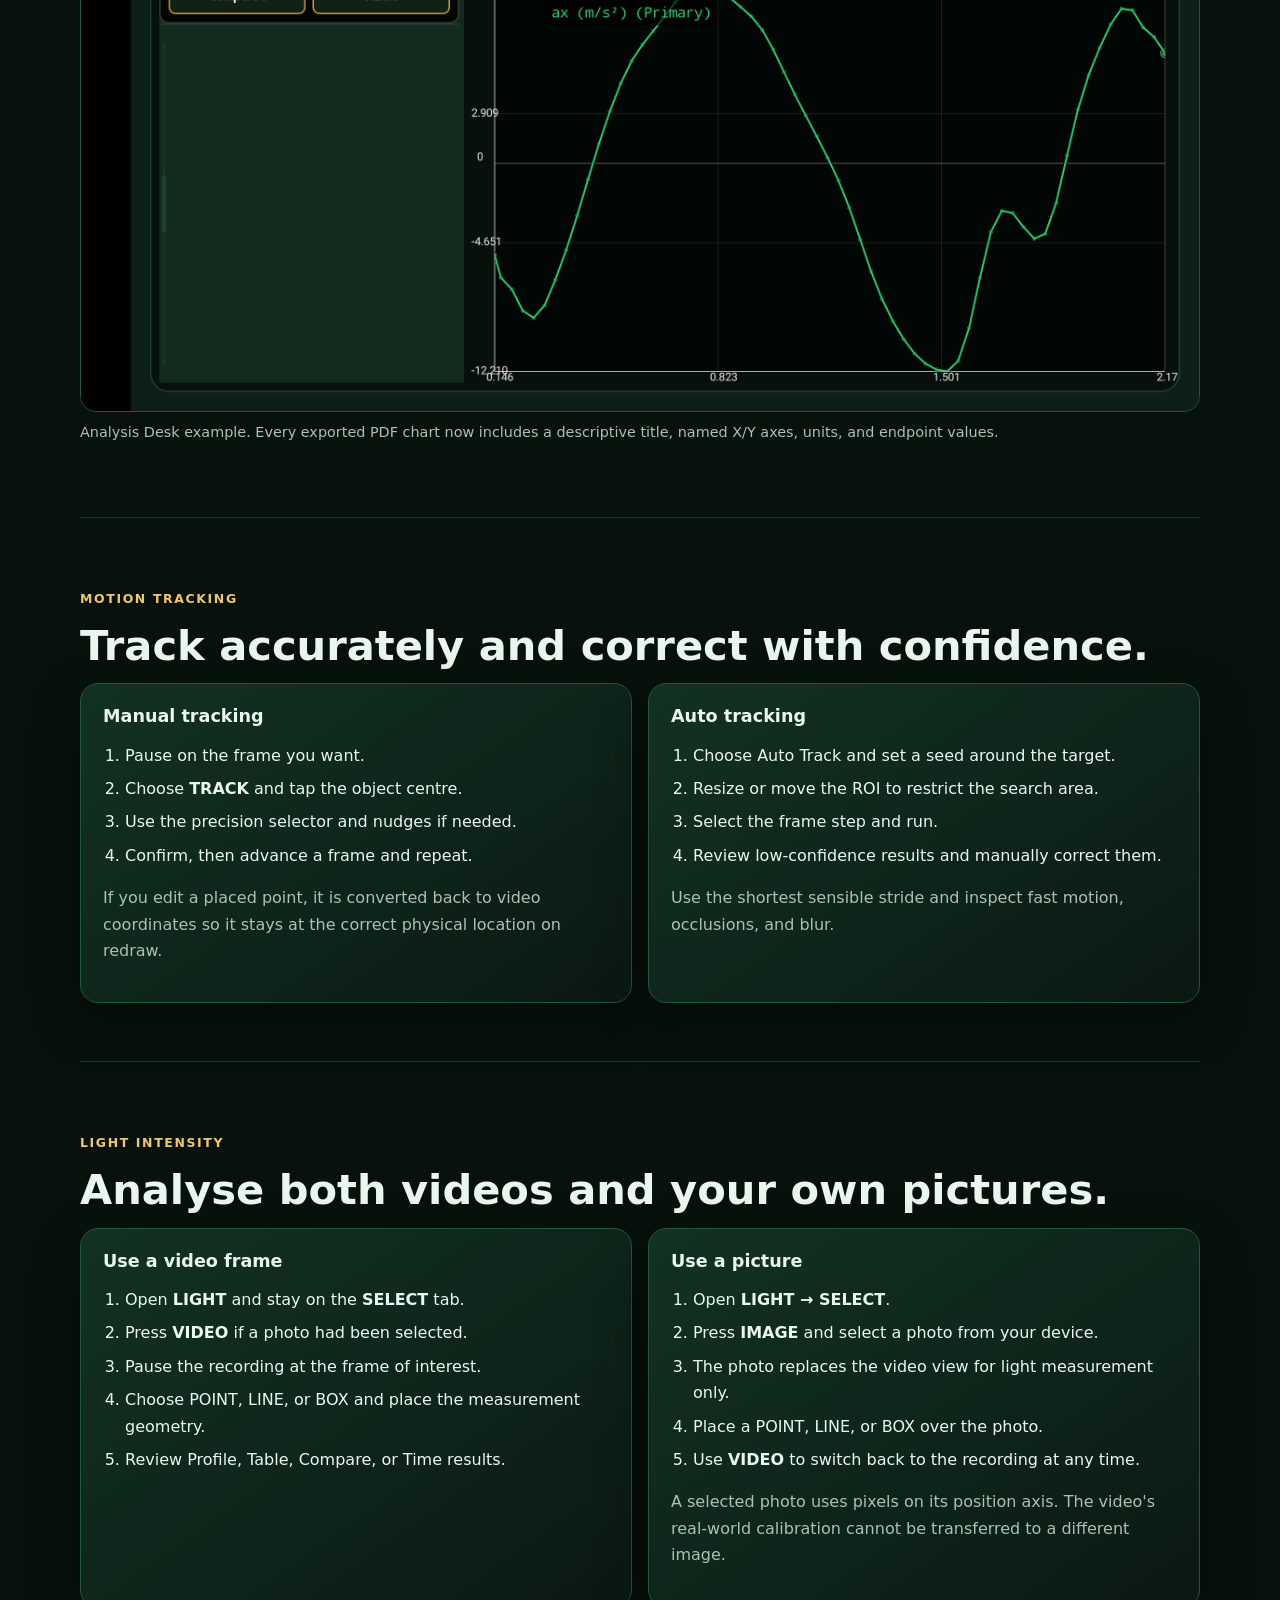
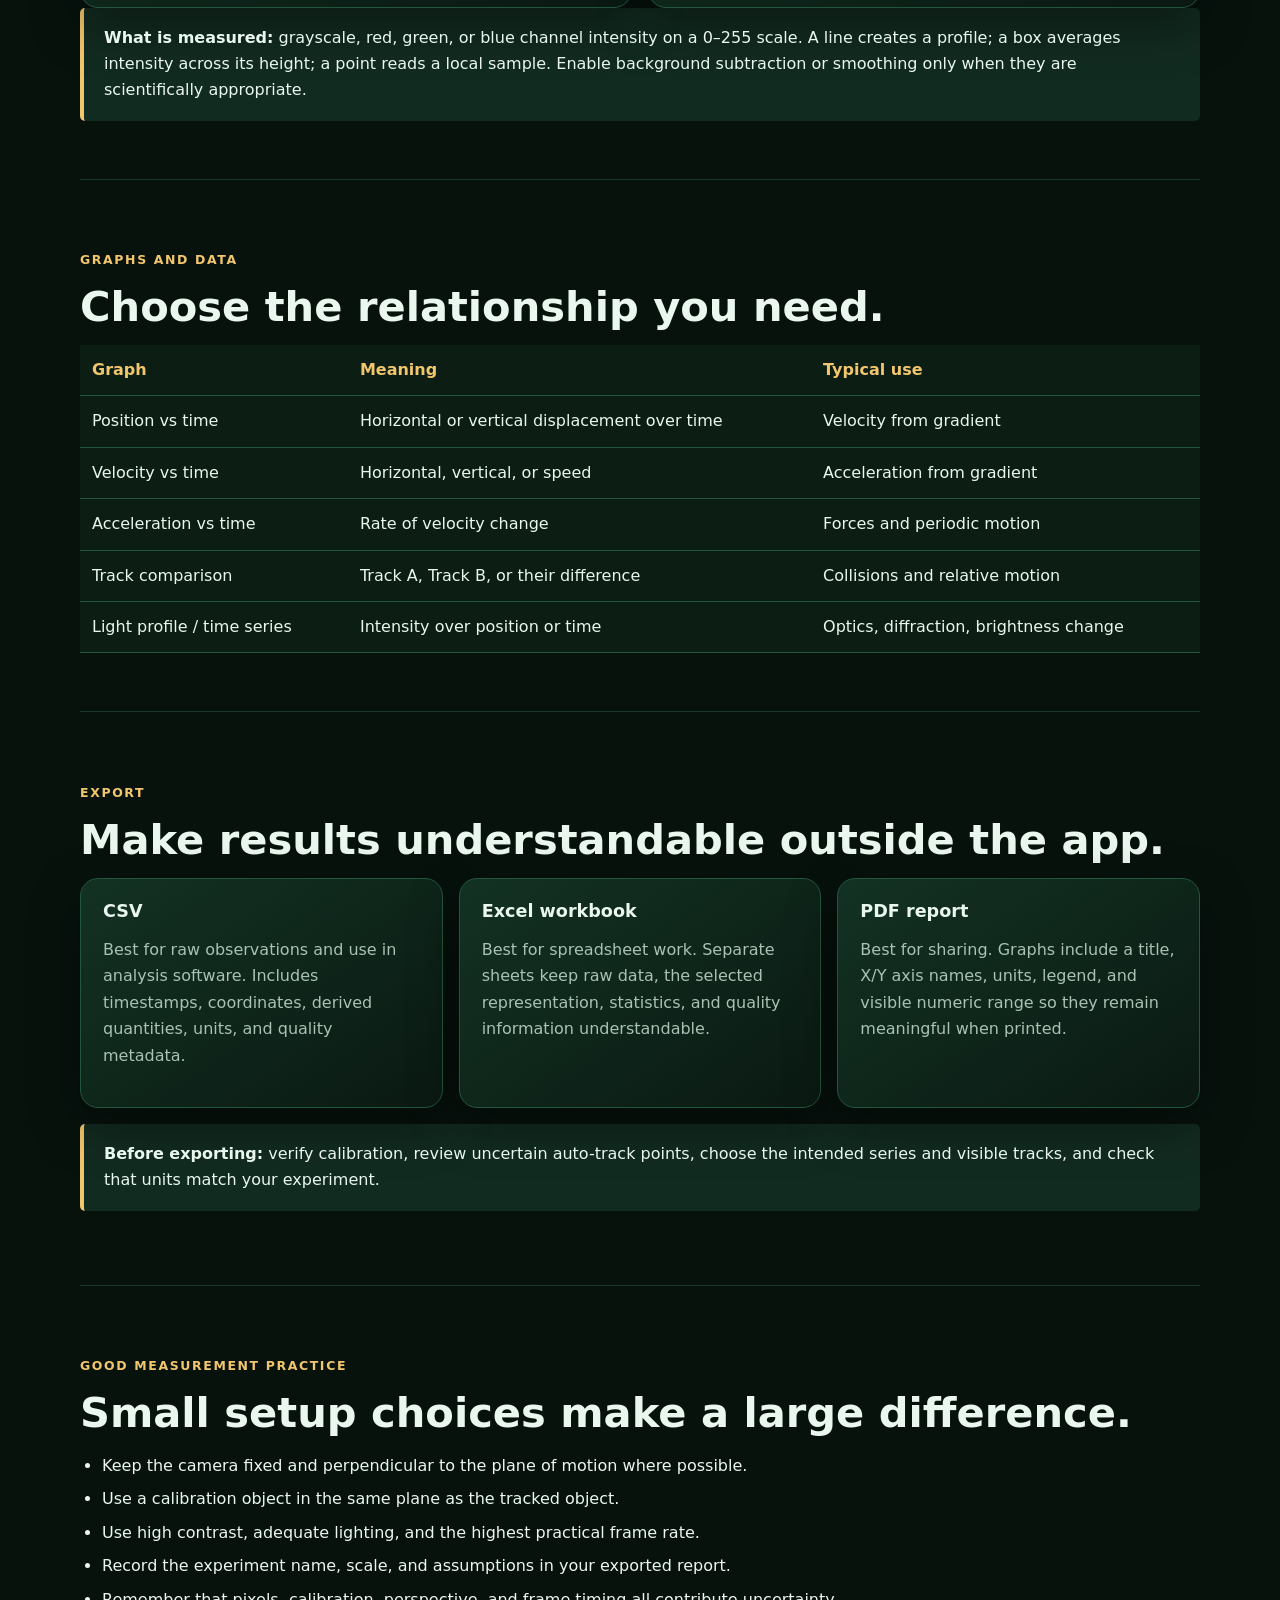
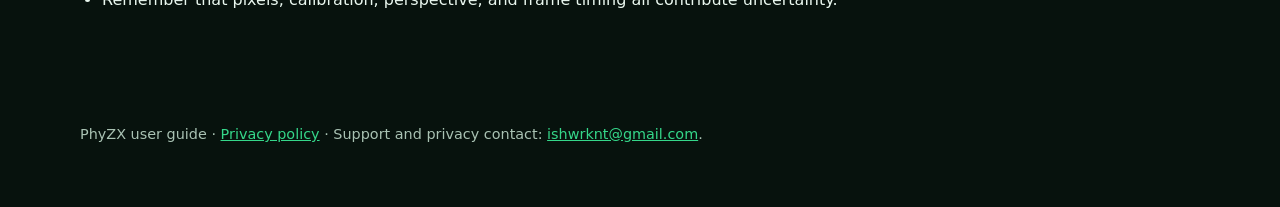
==== commit ddd690af: "Rename app and release branding to PhyZX" ====
--- a/docs/index.html
+++ b/docs/index.html
@@ -1,12 +1,12 @@
 <!doctype html>
-<html lang="en"><head><meta charset="utf-8"><meta name="viewport" content="width=device-width,initial-scale=1"><meta name="description" content="Physics Tracker turns video and photos into calibrated motion and light-intensity measurements."><title>Physics Tracker — User Guide</title><link rel="stylesheet" href="styles.css"></head>
-<body><header><nav><a class="brand" href="index.html">PHYSICS TRACKER</a><ul><li><a href="#start">Start</a></li><li><a href="#track">Track</a></li><li><a href="#light">Light</a></li><li><a href="#export">Export</a></li><li><a href="privacy-policy.html">Privacy</a></li></ul></nav>
-<div class="hero"><div><p class="eyebrow">Video measurement, made practical</p><h1>Measure motion and light from what you can see.</h1><p class="lede">Physics Tracker lets you calibrate a recording, plot object motion, analyse light intensity from a video frame or your own image, and export labelled scientific results.</p><a class="button" href="#start">Read the guide</a><a class="button ghost" href="privacy-policy.html">Privacy policy</a></div><div class="hero-visual"><div class="workflow"><div class="step-icon">VIDEO<br>or PHOTO</div><div class="arrow">→</div><div class="step-icon">CALIBRATE<br>&amp; MARK</div><div class="arrow">→</div><div class="step-icon">PLOT<br>&amp; EXPORT</div></div></div></div></header>
+<html lang="en"><head><meta charset="utf-8"><meta name="viewport" content="width=device-width,initial-scale=1"><meta name="description" content="PhyZX turns video and photos into calibrated motion and light-intensity measurements."><title>PhyZX — User Guide</title><link rel="stylesheet" href="styles.css"></head>
+<body><header><nav><a class="brand" href="index.html">PhyZX</a><ul><li><a href="#start">Start</a></li><li><a href="#track">Track</a></li><li><a href="#light">Light</a></li><li><a href="#export">Export</a></li><li><a href="privacy-policy.html">Privacy</a></li></ul></nav>
+<div class="hero"><div><p class="eyebrow">Video measurement, made practical</p><h1>Measure motion and light from what you can see.</h1><p class="lede">PhyZX lets you calibrate a recording, plot object motion, analyse light intensity from a video frame or your own image, and export labelled scientific results.</p><a class="button" href="#start">Read the guide</a><a class="button ghost" href="privacy-policy.html">Privacy policy</a></div><div class="hero-visual"><div class="workflow"><div class="step-icon">VIDEO<br>or PHOTO</div><div class="arrow">→</div><div class="step-icon">CALIBRATE<br>&amp; MARK</div><div class="arrow">→</div><div class="step-icon">PLOT<br>&amp; EXPORT</div></div></div></div></header>
 <main><section id="start"><p class="eyebrow">Quick start</p><h2>From a recording to a usable graph</h2><div class="grid"><article class="card"><p class="number">01 — IMPORT</p><h3>Open a video</h3><p>Choose a locally stored video. The app asks only for access needed to open the media you choose.</p></article><article class="card"><p class="number">02 — CALIBRATE</p><h3>Set a real-world scale</h3><p>In <strong>CAL</strong>, place the two endpoints of a known distance, enter its value and unit, and set the origin/rotation when required.</p></article><article class="card"><p class="number">03 — TRACK</p><h3>Mark the object</h3><p>Use manual tracking for precise frame-by-frame placement or Auto Track after choosing a seed and ROI.</p></article></div></section>
-<section><p class="eyebrow">The analysis workspace</p><h2>Read the graph, not just the line.</h2><img class="screenshot" src="assets/analysis-desk.png" alt="Physics Tracker Analysis Desk showing acceleration against time"><p class="caption">Analysis Desk example. Every exported PDF chart now includes a descriptive title, named X/Y axes, units, and endpoint values.</p></section>
+<section><p class="eyebrow">The analysis workspace</p><h2>Read the graph, not just the line.</h2><img class="screenshot" src="assets/analysis-desk.png" alt="PhyZX Analysis Desk showing acceleration against time"><p class="caption">Analysis Desk example. Every exported PDF chart now includes a descriptive title, named X/Y axes, units, and endpoint values.</p></section>
 <section id="track"><p class="eyebrow">Motion tracking</p><h2>Track accurately and correct with confidence.</h2><div class="grid two"><article class="card"><h3>Manual tracking</h3><ol><li>Pause on the frame you want.</li><li>Choose <strong>TRACK</strong> and tap the object centre.</li><li>Use the precision selector and nudges if needed.</li><li>Confirm, then advance a frame and repeat.</li></ol><p class="muted">If you edit a placed point, it is converted back to video coordinates so it stays at the correct physical location on redraw.</p></article><article class="card"><h3>Auto tracking</h3><ol><li>Choose Auto Track and set a seed around the target.</li><li>Resize or move the ROI to restrict the search area.</li><li>Select the frame step and run.</li><li>Review low-confidence results and manually correct them.</li></ol><p class="muted">Use the shortest sensible stride and inspect fast motion, occlusions, and blur.</p></article></div></section>
 <section id="light"><p class="eyebrow">Light intensity</p><h2>Analyse both videos and your own pictures.</h2><div class="grid two"><article class="card"><h3>Use a video frame</h3><ol><li>Open <strong>LIGHT</strong> and stay on the <strong>SELECT</strong> tab.</li><li>Press <strong>VIDEO</strong> if a photo had been selected.</li><li>Pause the recording at the frame of interest.</li><li>Choose POINT, LINE, or BOX and place the measurement geometry.</li><li>Review Profile, Table, Compare, or Time results.</li></ol></article><article class="card"><h3>Use a picture</h3><ol><li>Open <strong>LIGHT → SELECT</strong>.</li><li>Press <strong>IMAGE</strong> and select a photo from your device.</li><li>The photo replaces the video view for light measurement only.</li><li>Place a POINT, LINE, or BOX over the photo.</li><li>Use <strong>VIDEO</strong> to switch back to the recording at any time.</li></ol><p class="muted">A selected photo uses pixels on its position axis. The video's real-world calibration cannot be transferred to a different image.</p></article></div><div class="note"><strong>What is measured:</strong> grayscale, red, green, or blue channel intensity on a 0–255 scale. A line creates a profile; a box averages intensity across its height; a point reads a local sample. Enable background subtraction or smoothing only when they are scientifically appropriate.</div></section>
 <section><p class="eyebrow">Graphs and data</p><h2>Choose the relationship you need.</h2><table><thead><tr><th>Graph</th><th>Meaning</th><th>Typical use</th></tr></thead><tbody><tr><td>Position vs time</td><td>Horizontal or vertical displacement over time</td><td>Velocity from gradient</td></tr><tr><td>Velocity vs time</td><td>Horizontal, vertical, or speed</td><td>Acceleration from gradient</td></tr><tr><td>Acceleration vs time</td><td>Rate of velocity change</td><td>Forces and periodic motion</td></tr><tr><td>Track comparison</td><td>Track A, Track B, or their difference</td><td>Collisions and relative motion</td></tr><tr><td>Light profile / time series</td><td>Intensity over position or time</td><td>Optics, diffraction, brightness change</td></tr></tbody></table></section>
 <section id="export"><p class="eyebrow">Export</p><h2>Make results understandable outside the app.</h2><div class="grid"><article class="card"><h3>CSV</h3><p>Best for raw observations and use in analysis software. Includes timestamps, coordinates, derived quantities, units, and quality metadata.</p></article><article class="card"><h3>Excel workbook</h3><p>Best for spreadsheet work. Separate sheets keep raw data, the selected representation, statistics, and quality information understandable.</p></article><article class="card"><h3>PDF report</h3><p>Best for sharing. Graphs include a title, X/Y axis names, units, legend, and visible numeric range so they remain meaningful when printed.</p></article></div><p class="note"><strong>Before exporting:</strong> verify calibration, review uncertain auto-track points, choose the intended series and visible tracks, and check that units match your experiment.</p></section>
 <section><p class="eyebrow">Good measurement practice</p><h2>Small setup choices make a large difference.</h2><ul><li>Keep the camera fixed and perpendicular to the plane of motion where possible.</li><li>Use a calibration object in the same plane as the tracked object.</li><li>Use high contrast, adequate lighting, and the highest practical frame rate.</li><li>Record the experiment name, scale, and assumptions in your exported report.</li><li>Remember that pixels, calibration, perspective, and frame timing all contribute uncertainty.</li></ul></section></main>
-<footer>Physics Tracker user guide · <a href="privacy-policy.html">Privacy policy</a> · Support and privacy contact: <a href="mailto:ishwrknt@gmail.com">ishwrknt@gmail.com</a>.</footer></body></html>
+<footer>PhyZX user guide · <a href="privacy-policy.html">Privacy policy</a> · Support and privacy contact: <a href="mailto:ishwrknt@gmail.com">ishwrknt@gmail.com</a>.</footer></body></html>
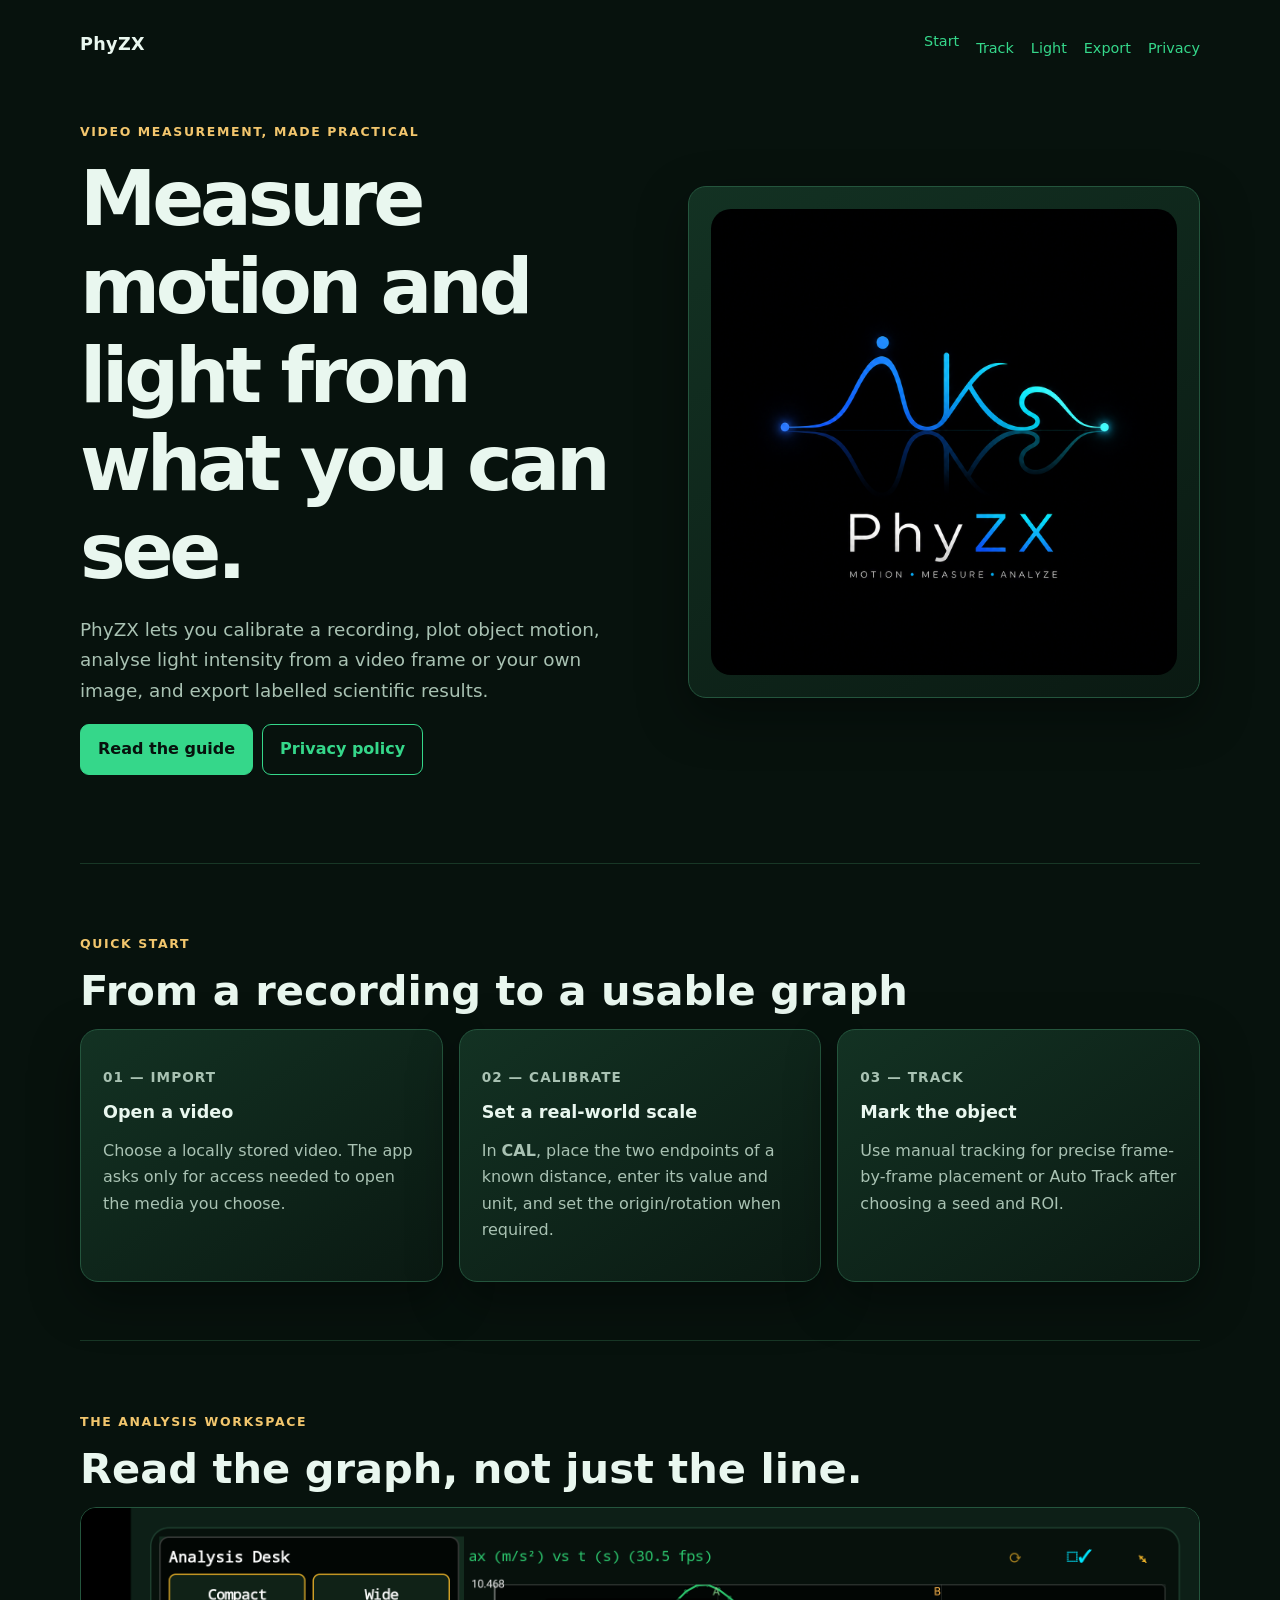
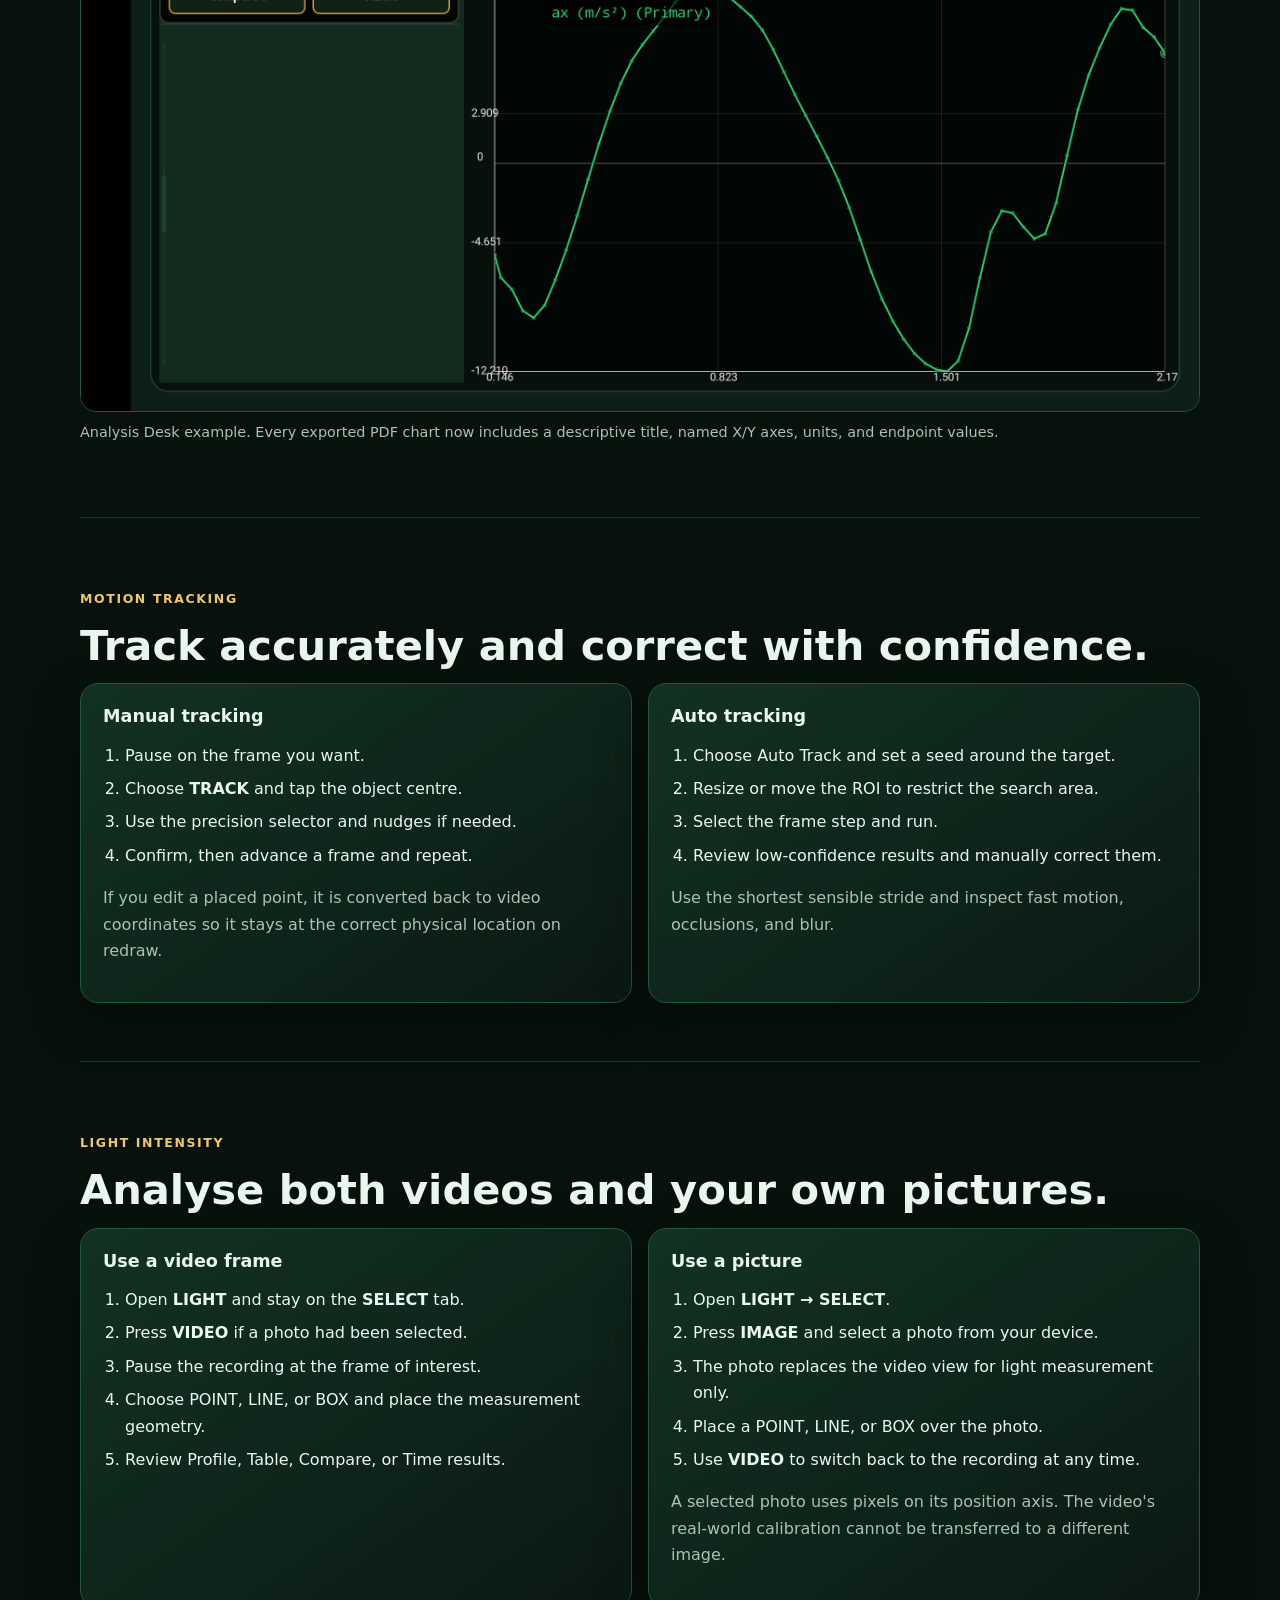
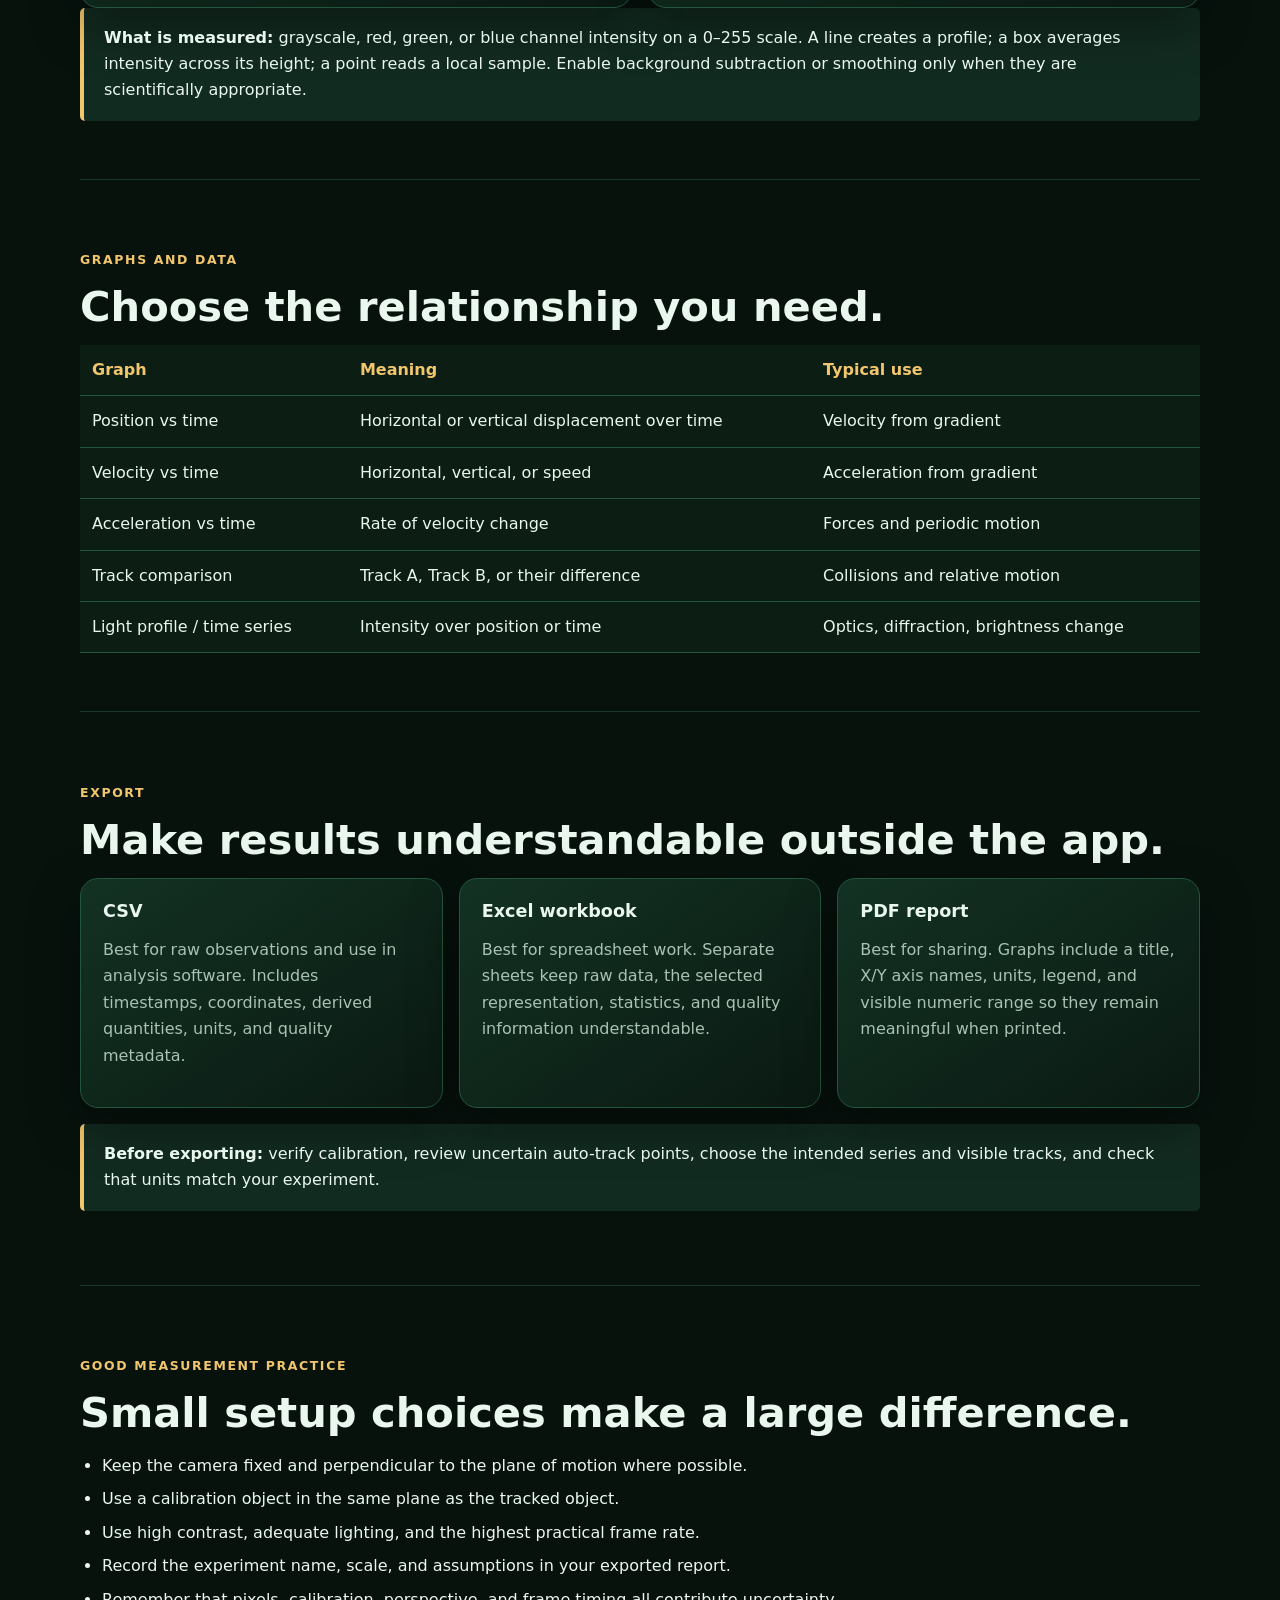
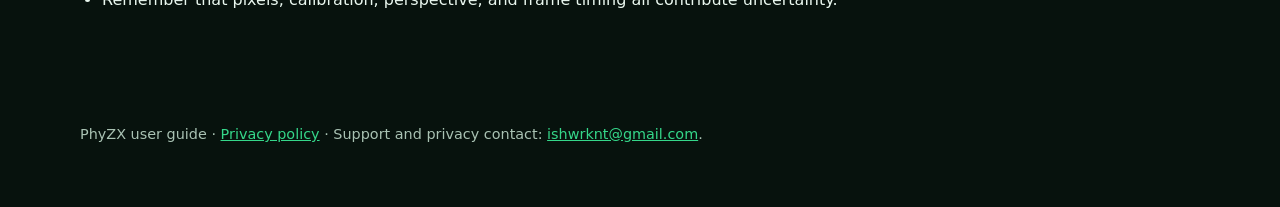
==== commit 66b9f1a5: "Apply PhyZX waveform icon and wordmark" ====
--- a/docs/index.html
+++ b/docs/index.html
@@ -1,7 +1,7 @@
 <!doctype html>
 <html lang="en"><head><meta charset="utf-8"><meta name="viewport" content="width=device-width,initial-scale=1"><meta name="description" content="PhyZX turns video and photos into calibrated motion and light-intensity measurements."><title>PhyZX — User Guide</title><link rel="stylesheet" href="styles.css"></head>
 <body><header><nav><a class="brand" href="index.html">PhyZX</a><ul><li><a href="#start">Start</a></li><li><a href="#track">Track</a></li><li><a href="#light">Light</a></li><li><a href="#export">Export</a></li><li><a href="privacy-policy.html">Privacy</a></li></ul></nav>
-<div class="hero"><div><p class="eyebrow">Video measurement, made practical</p><h1>Measure motion and light from what you can see.</h1><p class="lede">PhyZX lets you calibrate a recording, plot object motion, analyse light intensity from a video frame or your own image, and export labelled scientific results.</p><a class="button" href="#start">Read the guide</a><a class="button ghost" href="privacy-policy.html">Privacy policy</a></div><div class="hero-visual"><div class="workflow"><div class="step-icon">VIDEO<br>or PHOTO</div><div class="arrow">→</div><div class="step-icon">CALIBRATE<br>&amp; MARK</div><div class="arrow">→</div><div class="step-icon">PLOT<br>&amp; EXPORT</div></div></div></div></header>
+<div class="hero"><div><p class="eyebrow">Video measurement, made practical</p><h1>Measure motion and light from what you can see.</h1><p class="lede">PhyZX lets you calibrate a recording, plot object motion, analyse light intensity from a video frame or your own image, and export labelled scientific results.</p><a class="button" href="#start">Read the guide</a><a class="button ghost" href="privacy-policy.html">Privacy policy</a></div><div class="hero-visual"><img class="wordmark" src="assets/phyzx-wordmark.png" alt="PhyZX — Motion, Measure, Analyze"></div></div></header>
 <main><section id="start"><p class="eyebrow">Quick start</p><h2>From a recording to a usable graph</h2><div class="grid"><article class="card"><p class="number">01 — IMPORT</p><h3>Open a video</h3><p>Choose a locally stored video. The app asks only for access needed to open the media you choose.</p></article><article class="card"><p class="number">02 — CALIBRATE</p><h3>Set a real-world scale</h3><p>In <strong>CAL</strong>, place the two endpoints of a known distance, enter its value and unit, and set the origin/rotation when required.</p></article><article class="card"><p class="number">03 — TRACK</p><h3>Mark the object</h3><p>Use manual tracking for precise frame-by-frame placement or Auto Track after choosing a seed and ROI.</p></article></div></section>
 <section><p class="eyebrow">The analysis workspace</p><h2>Read the graph, not just the line.</h2><img class="screenshot" src="assets/analysis-desk.png" alt="PhyZX Analysis Desk showing acceleration against time"><p class="caption">Analysis Desk example. Every exported PDF chart now includes a descriptive title, named X/Y axes, units, and endpoint values.</p></section>
 <section id="track"><p class="eyebrow">Motion tracking</p><h2>Track accurately and correct with confidence.</h2><div class="grid two"><article class="card"><h3>Manual tracking</h3><ol><li>Pause on the frame you want.</li><li>Choose <strong>TRACK</strong> and tap the object centre.</li><li>Use the precision selector and nudges if needed.</li><li>Confirm, then advance a frame and repeat.</li></ol><p class="muted">If you edit a placed point, it is converted back to video coordinates so it stays at the correct physical location on redraw.</p></article><article class="card"><h3>Auto tracking</h3><ol><li>Choose Auto Track and set a seed around the target.</li><li>Resize or move the ROI to restrict the search area.</li><li>Select the frame step and run.</li><li>Review low-confidence results and manually correct them.</li></ol><p class="muted">Use the shortest sensible stride and inspect fast motion, occlusions, and blur.</p></article></div></section>
--- a/docs/styles.css
+++ b/docs/styles.css
@@ -7,6 +7,7 @@
 header { padding:28px 0 54px; }
 nav { display:flex; justify-content:space-between; gap:18px; align-items:center; flex-wrap:wrap; }
 .brand { color:var(--ink); font-size:1.1rem; font-weight:800; text-decoration:none; letter-spacing:.02em; }
+.wordmark { display:block; width:100%; max-width:520px; margin:auto; border-radius:20px; }
 nav ul { margin:0; padding:0; display:flex; gap:17px; list-style:none; }
 nav a { text-decoration:none; font-size:.9rem; }
 .hero { display:grid; grid-template-columns:1.05fr .95fr; gap:42px; align-items:center; padding:48px 0 34px; }
